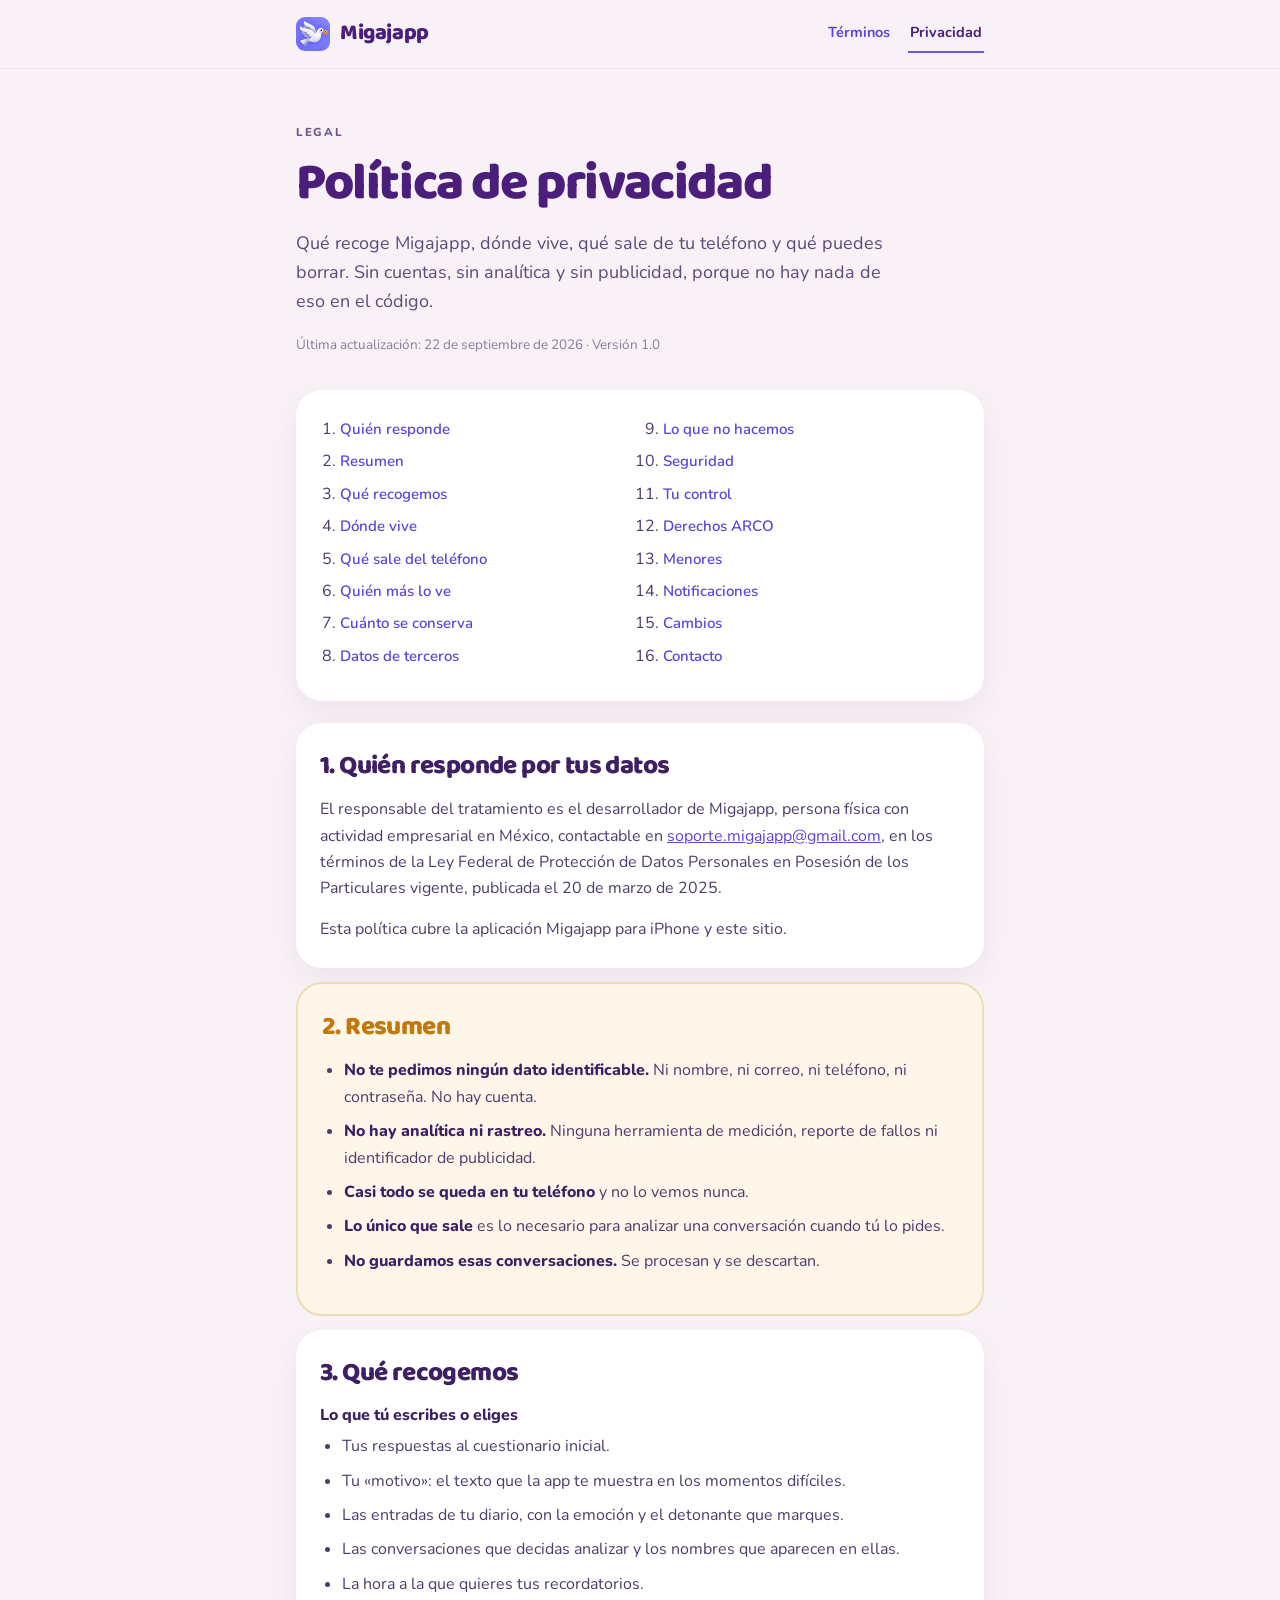
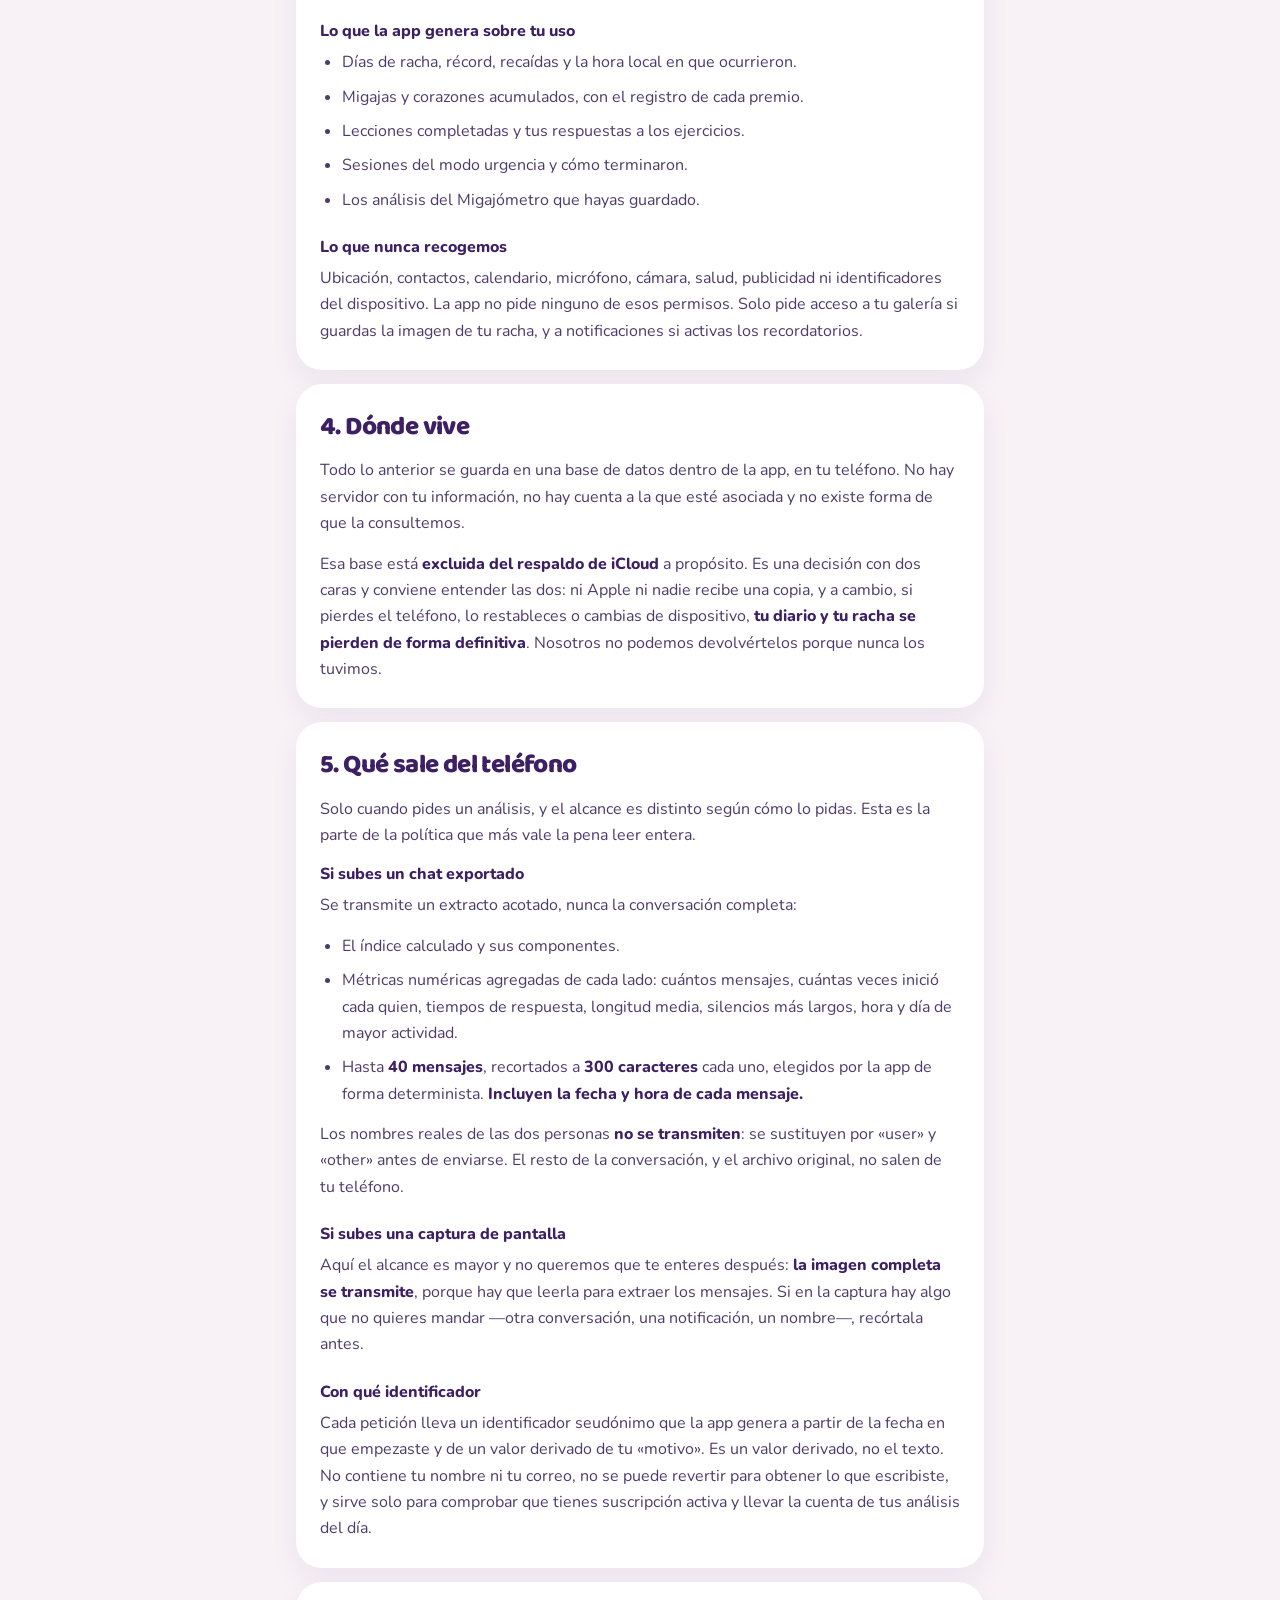
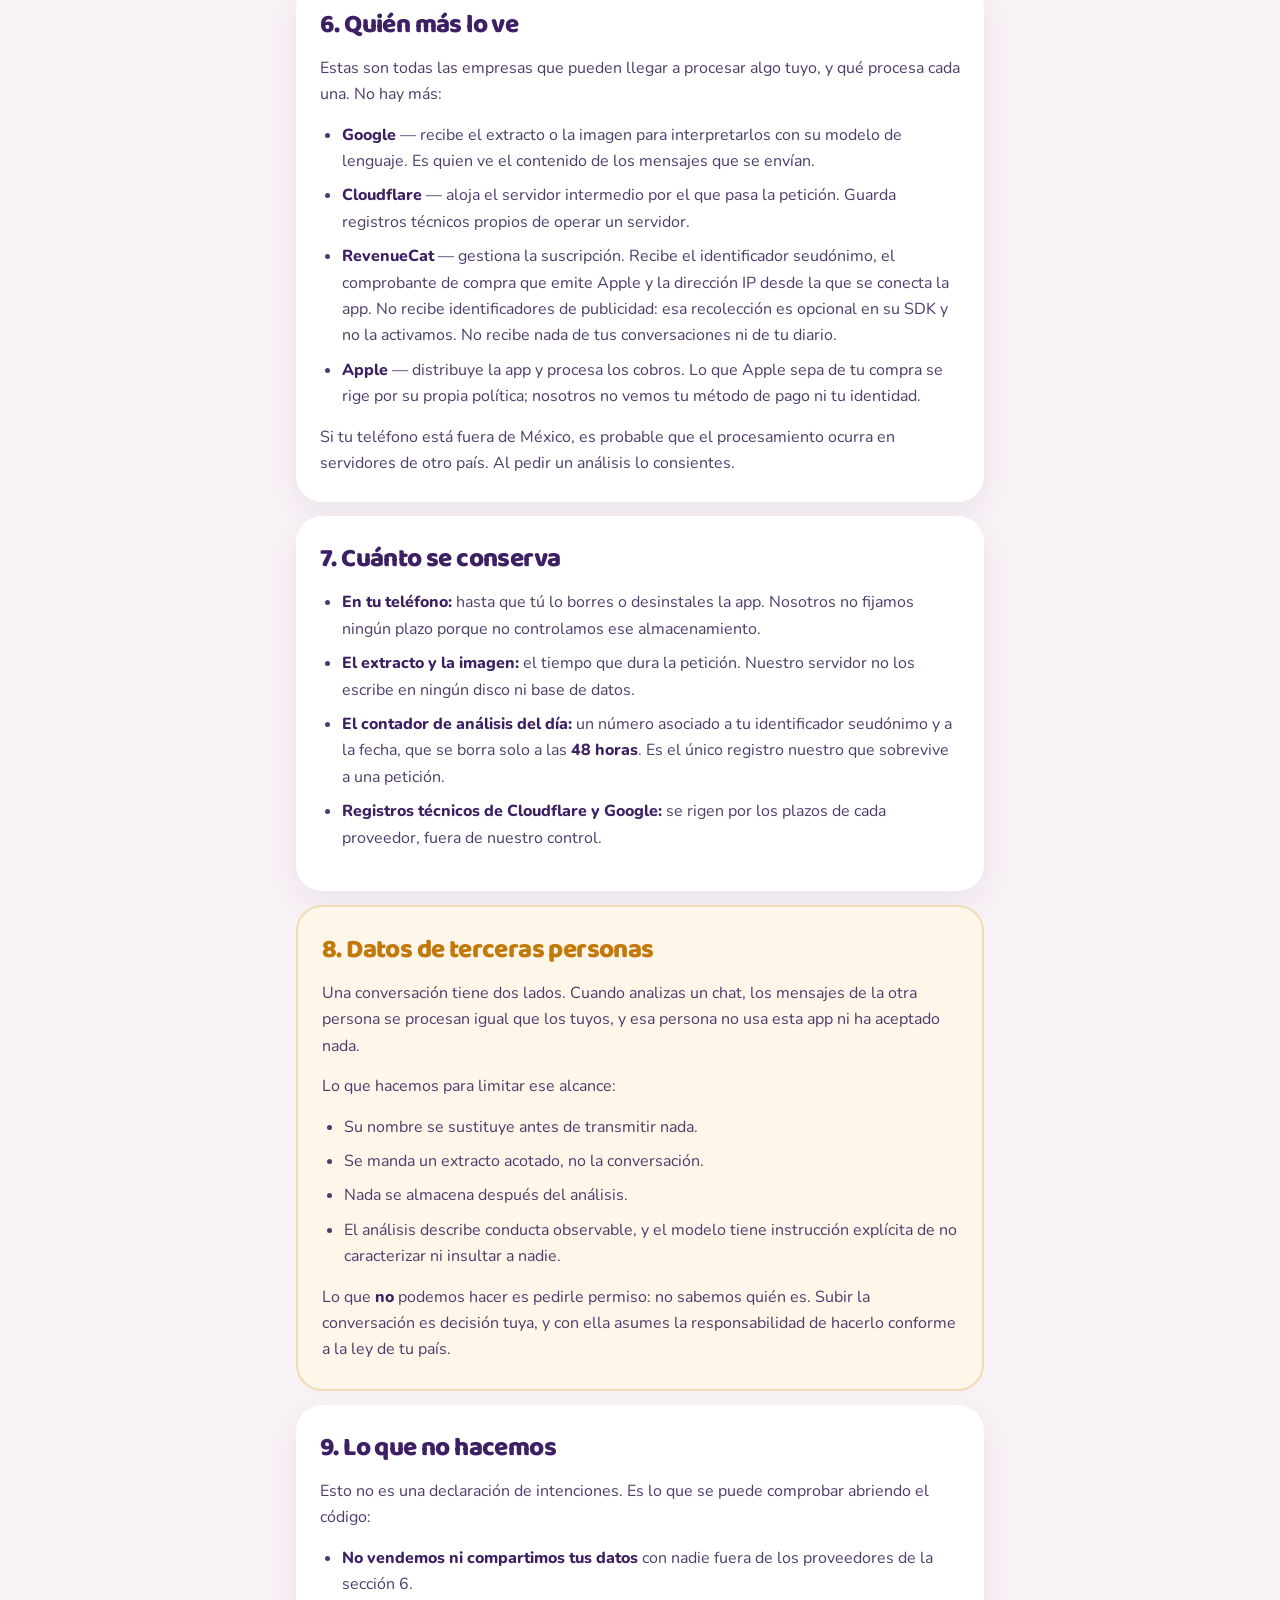
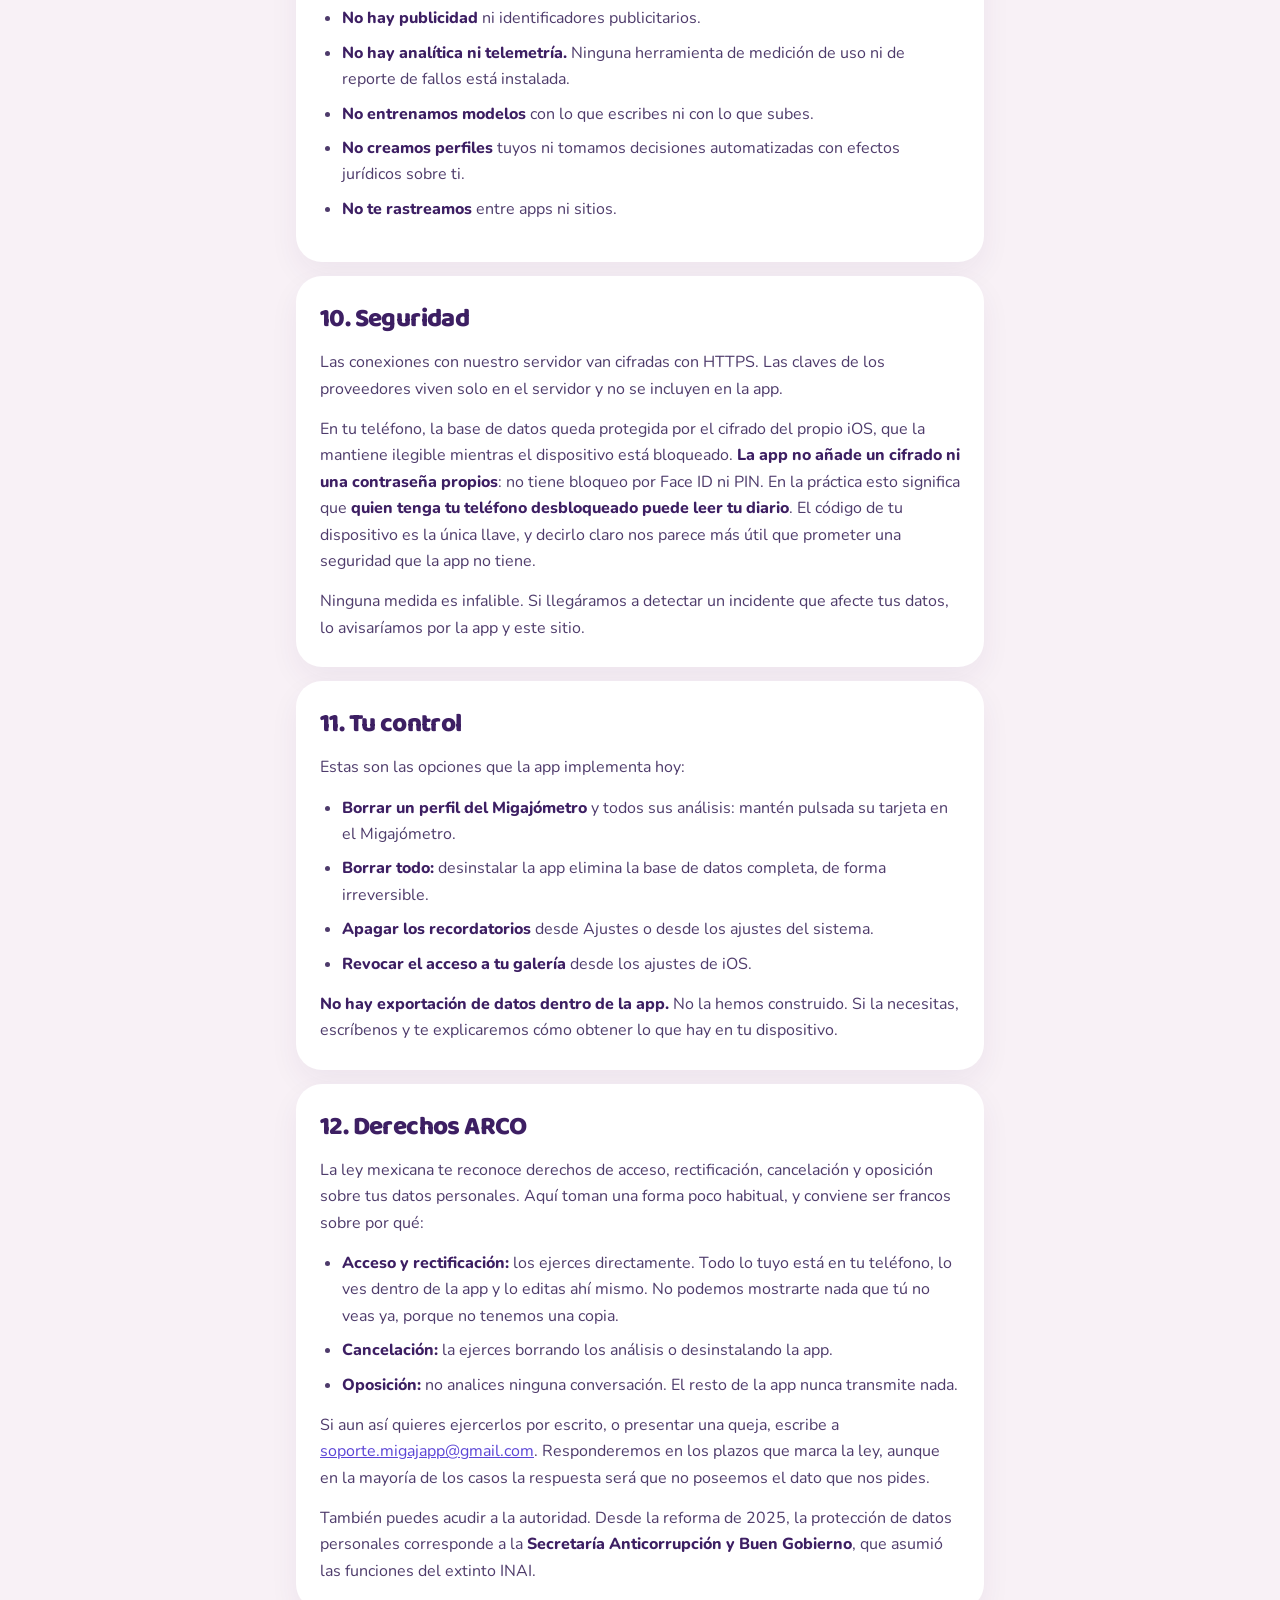
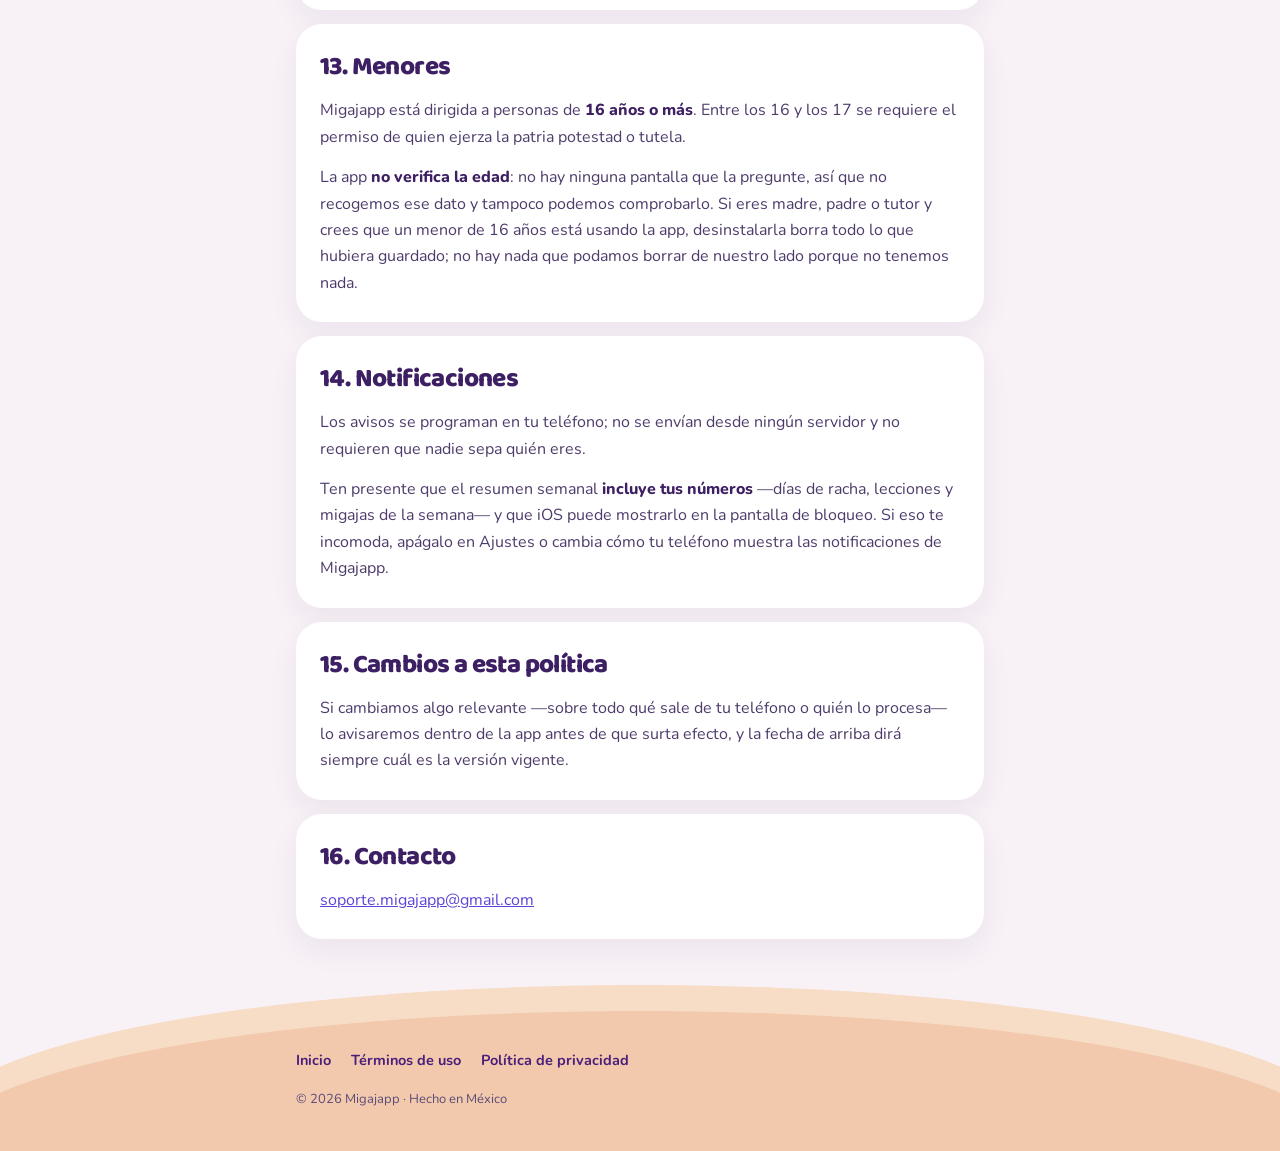
==== privacidad.html @ b7d255db "Páginas legales de Migajapp" ====
<!doctype html>
<html lang="es-MX">
<head>
<meta charset="utf-8">
<meta name="viewport" content="width=device-width, initial-scale=1">
<title>Política de privacidad · Migajapp</title>
<meta name="description" content="Qué datos recoge Migajapp, dónde viven, qué sale del teléfono y qué puedes borrar.">
<link rel="icon" href="icon.png">
<link rel="preconnect" href="https://fonts.googleapis.com">
<link rel="preconnect" href="https://fonts.gstatic.com" crossorigin>
<link href="https://fonts.googleapis.com/css2?family=Baloo+2:wght@700;800&family=Nunito:wght@400;600;700;800&display=swap" rel="stylesheet">
<link rel="stylesheet" href="styles.css">
</head>
<body>

<nav class="nav">
  <div class="wrap">
    <a class="brand" href="index.html">
      <img src="icon.png" alt="">
      <span>Migajapp</span>
    </a>
    <a class="link" href="terminos.html">Términos</a>
    <a class="link" href="privacidad.html" aria-current="page">Privacidad</a>
  </div>
</nav>

<main class="wrap">

  <header class="hero">
    <p class="eyebrow">Legal</p>
    <h1>Política de privacidad</h1>
    <p class="lead">
      Qué recoge Migajapp, dónde vive, qué sale de tu teléfono y qué puedes
      borrar. Sin cuentas, sin analítica y sin publicidad, porque no hay nada
      de eso en el código.
    </p>
    <p class="updated">
      Última actualización: 22 de septiembre de 2026 ·
      Versión 1.0
    </p>
  </header>

  <nav class="card toc" aria-label="Índice">
    <ol>
      <li><a href="#responsable">Quién responde</a></li>
      <li><a href="#resumen">Resumen</a></li>
      <li><a href="#que-recogemos">Qué recogemos</a></li>
      <li><a href="#donde-vive">Dónde vive</a></li>
      <li><a href="#que-sale">Qué sale del teléfono</a></li>
      <li><a href="#terceros">Quién más lo ve</a></li>
      <li><a href="#retencion">Cuánto se conserva</a></li>
      <li><a href="#terceras-personas">Datos de terceros</a></li>
      <li><a href="#no-hacemos">Lo que no hacemos</a></li>
      <li><a href="#seguridad">Seguridad</a></li>
      <li><a href="#control">Tu control</a></li>
      <li><a href="#derechos">Derechos ARCO</a></li>
      <li><a href="#menores">Menores</a></li>
      <li><a href="#notificaciones">Notificaciones</a></li>
      <li><a href="#cambios">Cambios</a></li>
      <li><a href="#contacto">Contacto</a></li>
    </ol>
  </nav>

  <section class="card">
    <h2 id="responsable">1. Quién responde por tus datos</h2>
    <p>
      El responsable del tratamiento es el desarrollador de Migajapp, persona
      física con actividad empresarial en México, contactable en <a href="mailto:soporte.migajapp@gmail.com">soporte.migajapp@gmail.com</a>, en los
      términos de la Ley Federal de Protección de Datos Personales en Posesión
      de los Particulares vigente, publicada el 20 de marzo de 2025.
    </p>
    <p>
      Esta política cubre la aplicación Migajapp para iPhone y este sitio.
    </p>
  </section>

  <section class="card gold">
    <h2 id="resumen">2. Resumen</h2>
    <ul>
      <li><strong>No te pedimos ningún dato identificable.</strong> Ni nombre, ni correo, ni teléfono, ni contraseña. No hay cuenta.</li>
      <li><strong>No hay analítica ni rastreo.</strong> Ninguna herramienta de medición, reporte de fallos ni identificador de publicidad.</li>
      <li><strong>Casi todo se queda en tu teléfono</strong> y no lo vemos nunca.</li>
      <li><strong>Lo único que sale</strong> es lo necesario para analizar una conversación cuando tú lo pides.</li>
      <li><strong>No guardamos esas conversaciones.</strong> Se procesan y se descartan.</li>
    </ul>
  </section>

  <section class="card">
    <h2 id="que-recogemos">3. Qué recogemos</h2>
    <h3>Lo que tú escribes o eliges</h3>
    <ul>
      <li>Tus respuestas al cuestionario inicial.</li>
      <li>Tu «motivo»: el texto que la app te muestra en los momentos difíciles.</li>
      <li>Las entradas de tu diario, con la emoción y el detonante que marques.</li>
      <li>Las conversaciones que decidas analizar y los nombres que aparecen en ellas.</li>
      <li>La hora a la que quieres tus recordatorios.</li>
    </ul>
    <h3>Lo que la app genera sobre tu uso</h3>
    <ul>
      <li>Días de racha, récord, recaídas y la hora local en que ocurrieron.</li>
      <li>Migajas y corazones acumulados, con el registro de cada premio.</li>
      <li>Lecciones completadas y tus respuestas a los ejercicios.</li>
      <li>Sesiones del modo urgencia y cómo terminaron.</li>
      <li>Los análisis del Migajómetro que hayas guardado.</li>
    </ul>
    <h3>Lo que nunca recogemos</h3>
    <p>
      Ubicación, contactos, calendario, micrófono, cámara, salud, publicidad ni
      identificadores del dispositivo. La app no pide ninguno de esos permisos.
      Solo pide acceso a tu galería si guardas la imagen de tu racha, y a
      notificaciones si activas los recordatorios.
    </p>
  </section>

  <section class="card">
    <h2 id="donde-vive">4. Dónde vive</h2>
    <p>
      Todo lo anterior se guarda en una base de datos dentro de la app, en tu
      teléfono. No hay servidor con tu información, no hay cuenta a la que esté
      asociada y no existe forma de que la consultemos.
    </p>
    <p>
      Esa base está <strong>excluida del respaldo de iCloud</strong> a
      propósito. Es una decisión con dos caras y conviene entender las dos: ni
      Apple ni nadie recibe una copia, y a cambio, si pierdes el teléfono, lo
      restableces o cambias de dispositivo,
      <strong>tu diario y tu racha se pierden de forma definitiva</strong>.
      Nosotros no podemos devolvértelos porque nunca los tuvimos.
    </p>
  </section>

  <section class="card">
    <h2 id="que-sale">5. Qué sale del teléfono</h2>
    <p>
      Solo cuando pides un análisis, y el alcance es distinto según cómo lo
      pidas. Esta es la parte de la política que más vale la pena leer entera.
    </p>

    <h3>Si subes un chat exportado</h3>
    <p>Se transmite un extracto acotado, nunca la conversación completa:</p>
    <ul>
      <li>El índice calculado y sus componentes.</li>
      <li>Métricas numéricas agregadas de cada lado: cuántos mensajes, cuántas veces inició cada quien, tiempos de respuesta, longitud media, silencios más largos, hora y día de mayor actividad.</li>
      <li>Hasta <strong>40 mensajes</strong>, recortados a <strong>300 caracteres</strong> cada uno, elegidos por la app de forma determinista. <strong>Incluyen la fecha y hora de cada mensaje.</strong></li>
    </ul>
    <p>
      Los nombres reales de las dos personas <strong>no se transmiten</strong>:
      se sustituyen por «user» y «other» antes de enviarse. El resto de la
      conversación, y el archivo original, no salen de tu teléfono.
    </p>

    <h3>Si subes una captura de pantalla</h3>
    <p>
      Aquí el alcance es mayor y no queremos que te enteres después:
      <strong>la imagen completa se transmite</strong>, porque hay que leerla
      para extraer los mensajes. Si en la captura hay algo que no quieres
      mandar —otra conversación, una notificación, un nombre—, recórtala antes.
    </p>

    <h3>Con qué identificador</h3>
    <p>
      Cada petición lleva un identificador seudónimo que la app genera a partir
      de la fecha en que empezaste y de un valor derivado de tu «motivo». Es un
      valor derivado, no el texto. No contiene tu nombre ni tu correo, no se
      puede revertir para obtener lo que escribiste, y sirve solo para
      comprobar que tienes suscripción activa y llevar la cuenta de tus
      análisis del día.
    </p>
  </section>

  <section class="card">
    <h2 id="terceros">6. Quién más lo ve</h2>
    <p>
      Estas son todas las empresas que pueden llegar a procesar algo tuyo, y
      qué procesa cada una. No hay más:
    </p>
    <ul>
      <li>
        <strong>Google</strong> — recibe el extracto o la imagen para
        interpretarlos con su modelo de lenguaje. Es quien ve el contenido de
        los mensajes que se envían.
      </li>
      <li>
        <strong>Cloudflare</strong> — aloja el servidor intermedio por el que
        pasa la petición. Guarda registros técnicos propios de operar un
        servidor.
      </li>
      <li>
        <strong>RevenueCat</strong> — gestiona la suscripción. Recibe el
        identificador seudónimo, el comprobante de compra que emite Apple y la
        dirección IP desde la que se conecta la app. No recibe identificadores
        de publicidad: esa recolección es opcional en su SDK y no la activamos.
        No recibe nada de tus conversaciones ni de tu diario.
      </li>
      <li>
        <strong>Apple</strong> — distribuye la app y procesa los cobros. Lo que
        Apple sepa de tu compra se rige por su propia política; nosotros no
        vemos tu método de pago ni tu identidad.
      </li>
    </ul>
    <p>
      Si tu teléfono está fuera de México, es probable que el procesamiento
      ocurra en servidores de otro país. Al pedir un análisis lo consientes.
    </p>
  </section>

  <section class="card">
    <h2 id="retencion">7. Cuánto se conserva</h2>
    <ul>
      <li>
        <strong>En tu teléfono:</strong> hasta que tú lo borres o desinstales
        la app. Nosotros no fijamos ningún plazo porque no controlamos ese
        almacenamiento.
      </li>
      <li>
        <strong>El extracto y la imagen:</strong> el tiempo que dura la
        petición. Nuestro servidor no los escribe en ningún disco ni base de
        datos.
      </li>
      <li>
        <strong>El contador de análisis del día:</strong> un número asociado a
        tu identificador seudónimo y a la fecha, que se borra solo a las
        <strong>48 horas</strong>. Es el único registro nuestro que sobrevive a
        una petición.
      </li>
      <li>
        <strong>Registros técnicos de Cloudflare y Google:</strong> se rigen
        por los plazos de cada proveedor, fuera de nuestro control.
      </li>
    </ul>
  </section>

  <section class="card gold">
    <h2 id="terceras-personas">8. Datos de terceras personas</h2>
    <p>
      Una conversación tiene dos lados. Cuando analizas un chat, los mensajes de
      la otra persona se procesan igual que los tuyos, y esa persona no usa esta
      app ni ha aceptado nada.
    </p>
    <p>Lo que hacemos para limitar ese alcance:</p>
    <ul>
      <li>Su nombre se sustituye antes de transmitir nada.</li>
      <li>Se manda un extracto acotado, no la conversación.</li>
      <li>Nada se almacena después del análisis.</li>
      <li>El análisis describe conducta observable, y el modelo tiene instrucción explícita de no caracterizar ni insultar a nadie.</li>
    </ul>
    <p>
      Lo que <strong>no</strong> podemos hacer es pedirle permiso: no sabemos
      quién es. Subir la conversación es decisión tuya, y con ella asumes la
      responsabilidad de hacerlo conforme a la ley de tu país.
    </p>
  </section>

  <section class="card">
    <h2 id="no-hacemos">9. Lo que no hacemos</h2>
    <p>
      Esto no es una declaración de intenciones. Es lo que se puede comprobar
      abriendo el código:
    </p>
    <ul>
      <li><strong>No vendemos ni compartimos tus datos</strong> con nadie fuera de los proveedores de la sección 6.</li>
      <li><strong>No hay publicidad</strong> ni identificadores publicitarios.</li>
      <li><strong>No hay analítica ni telemetría.</strong> Ninguna herramienta de medición de uso ni de reporte de fallos está instalada.</li>
      <li><strong>No entrenamos modelos</strong> con lo que escribes ni con lo que subes.</li>
      <li><strong>No creamos perfiles</strong> tuyos ni tomamos decisiones automatizadas con efectos jurídicos sobre ti.</li>
      <li><strong>No te rastreamos</strong> entre apps ni sitios.</li>
    </ul>
  </section>

  <section class="card">
    <h2 id="seguridad">10. Seguridad</h2>
    <p>
      Las conexiones con nuestro servidor van cifradas con HTTPS. Las claves de
      los proveedores viven solo en el servidor y no se incluyen en la app.
    </p>
    <p>
      En tu teléfono, la base de datos queda protegida por el cifrado del propio
      iOS, que la mantiene ilegible mientras el dispositivo está bloqueado.
      <strong>La app no añade un cifrado ni una contraseña propios</strong>: no
      tiene bloqueo por Face ID ni PIN. En la práctica esto significa que
      <strong>quien tenga tu teléfono desbloqueado puede leer tu diario</strong>.
      El código de tu dispositivo es la única llave, y decirlo claro nos parece
      más útil que prometer una seguridad que la app no tiene.
    </p>
    <p>
      Ninguna medida es infalible. Si llegáramos a detectar un incidente que
      afecte tus datos, lo avisaríamos por la app y este sitio.
    </p>
  </section>

  <section class="card">
    <h2 id="control">11. Tu control</h2>
    <p>Estas son las opciones que la app implementa hoy:</p>
    <ul>
      <li>
        <strong>Borrar un perfil del Migajómetro</strong> y todos sus análisis:
        mantén pulsada su tarjeta en el Migajómetro.
      </li>
      <li>
        <strong>Borrar todo:</strong> desinstalar la app elimina la base de
        datos completa, de forma irreversible.
      </li>
      <li>
        <strong>Apagar los recordatorios</strong> desde Ajustes o desde los
        ajustes del sistema.
      </li>
      <li>
        <strong>Revocar el acceso a tu galería</strong> desde los ajustes de
        iOS.
      </li>
    </ul>
    <p>
      <strong>No hay exportación de datos dentro de la app.</strong> No la
      hemos construido. Si la necesitas, escríbenos y te explicaremos cómo
      obtener lo que hay en tu dispositivo.
    </p>
  </section>

  <section class="card">
    <h2 id="derechos">12. Derechos ARCO</h2>
    <p>
      La ley mexicana te reconoce derechos de acceso, rectificación,
      cancelación y oposición sobre tus datos personales. Aquí toman una forma
      poco habitual, y conviene ser francos sobre por qué:
    </p>
    <ul>
      <li>
        <strong>Acceso y rectificación:</strong> los ejerces directamente. Todo
        lo tuyo está en tu teléfono, lo ves dentro de la app y lo editas ahí
        mismo. No podemos mostrarte nada que tú no veas ya, porque no tenemos
        una copia.
      </li>
      <li>
        <strong>Cancelación:</strong> la ejerces borrando los análisis o
        desinstalando la app.
      </li>
      <li>
        <strong>Oposición:</strong> no analices ninguna conversación. El resto
        de la app nunca transmite nada.
      </li>
    </ul>
    <p>
      Si aun así quieres ejercerlos por escrito, o presentar una queja, escribe
      a <a href="mailto:soporte.migajapp@gmail.com">soporte.migajapp@gmail.com</a>.
      Responderemos en los plazos que marca la ley, aunque en la mayoría de los
      casos la respuesta será que no poseemos el dato que nos pides.
    </p>
    <p>
      También puedes acudir a la autoridad. Desde la reforma de 2025, la
      protección de datos personales corresponde a la
      <strong>Secretaría Anticorrupción y Buen Gobierno</strong>, que asumió las
      funciones del extinto INAI.
    </p>
  </section>

  <section class="card">
    <h2 id="menores">13. Menores</h2>
    <p>
      Migajapp está dirigida a personas de <strong>16 años o más</strong>. Entre
      los 16 y los 17 se requiere el permiso de quien ejerza la patria potestad
      o tutela.
    </p>
    <p>
      La app <strong>no verifica la edad</strong>: no hay ninguna pantalla que
      la pregunte, así que no recogemos ese dato y tampoco podemos comprobarlo.
      Si eres madre, padre o tutor y crees que un menor de 16 años está usando
      la app, desinstalarla borra todo lo que hubiera guardado; no hay nada que
      podamos borrar de nuestro lado porque no tenemos nada.
    </p>
  </section>

  <section class="card">
    <h2 id="notificaciones">14. Notificaciones</h2>
    <p>
      Los avisos se programan en tu teléfono; no se envían desde ningún
      servidor y no requieren que nadie sepa quién eres.
    </p>
    <p>
      Ten presente que el resumen semanal
      <strong>incluye tus números</strong> —días de racha, lecciones y migajas
      de la semana— y que iOS puede mostrarlo en la pantalla de bloqueo. Si eso
      te incomoda, apágalo en Ajustes o cambia cómo tu teléfono muestra las
      notificaciones de Migajapp.
    </p>
  </section>

  <section class="card">
    <h2 id="cambios">15. Cambios a esta política</h2>
    <p>
      Si cambiamos algo relevante —sobre todo qué sale de tu teléfono o quién lo
      procesa— lo avisaremos dentro de la app antes de que surta efecto, y la
      fecha de arriba dirá siempre cuál es la versión vigente.
    </p>
  </section>

  <section class="card">
    <h2 id="contacto">16. Contacto</h2>
    <p>
      <a href="mailto:soporte.migajapp@gmail.com">soporte.migajapp@gmail.com</a>
    </p>
  </section>

</main>

<footer class="footer">
  <div class="wrap">
    <a href="index.html">Inicio</a>
    <a href="terminos.html">Términos de uso</a>
    <a href="privacidad.html">Política de privacidad</a>
    <p class="copy">© 2026 Migajapp · Hecho en México</p>
  </div>
</footer>

</body>
</html>
---- styles.css ----
/*
 * Migajapp on the web.
 *
 * The palette and type are the app's, copied from src/theme/tokens.ts so the
 * two surfaces read as one product: Baloo 2 for display, Nunito for body,
 * purple for anything you act on, gold for value, orange for urgency.
 *
 * Line heights are generous on purpose. Baloo 2 also carries Devanagari and
 * declares a line box a third taller than its Latin letters use; browsers do
 * not clip the way iOS does, but the same numbers keep both surfaces matched.
 */

:root {
  --bg: #f8f1f6;
  --card: #ffffff;
  --wave-1: #f7dcc6;
  --wave-2: #f2c9ac;

  --purple: #6c56e0;
  --purple-deep: #4a34b8;
  --purple-text: #5b45d6;

  --ink: #3d1f63;
  --ink-strong: #4a1e7a;
  --text: #4e3b6b;
  --text-soft: #5b4b78;
  --eyebrow: #6f5490;
  --faint: #8b7c9c;

  --lavender: #f3efff;
  --border: #f0e3f2;
  --divider: #f2eaf4;

  --gold: #f2b33d;
  --gold-title: #c2790b;
  --gold-soft: #fdf6e9;
  --gold-border: #f0dcb4;

  --orange: #e2703a;
  --orange-ink: #9c4413;
  --orange-soft: #fbeae0;

  --display: 'Baloo 2', system-ui, sans-serif;
  --body: 'Nunito', system-ui, sans-serif;

  --radius: 26px;
  --gutter: 16px;
  --max: 720px;
}

*,
*::before,
*::after { box-sizing: border-box; }

html { -webkit-text-size-adjust: 100%; }

body {
  margin: 0;
  background: var(--bg);
  color: var(--text);
  font-family: var(--body);
  font-size: 16px;
  line-height: 1.65;
  overflow-x: hidden;
}

.wrap {
  max-width: var(--max);
  margin: 0 auto;
  padding: 0 var(--gutter);
}

/* ------------------------------------------------------------------ nav */

.nav {
  position: sticky;
  top: 0;
  z-index: 10;
  background: rgba(248, 241, 246, 0.92);
  backdrop-filter: blur(10px);
  border-bottom: 1px solid var(--border);
}

.nav .wrap {
  display: flex;
  align-items: center;
  gap: 16px;
  min-height: 68px;
  flex-wrap: wrap;
}

.brand {
  display: flex;
  align-items: center;
  gap: 10px;
  margin-right: auto;
  text-decoration: none;
}

.brand img {
  width: 34px;
  height: 34px;
  border-radius: 9px;
  display: block;
}

.brand span {
  font-family: var(--display);
  font-weight: 800;
  font-size: 22px;
  line-height: 1.6;
  color: var(--ink-strong);
  letter-spacing: -0.4px;
}

.nav a.link {
  font-weight: 700;
  font-size: 14.5px;
  color: var(--purple-text);
  text-decoration: none;
  padding: 6px 2px;
  border-bottom: 2px solid transparent;
}

.nav a.link:hover,
.nav a.link:focus-visible { border-bottom-color: var(--purple); }

.nav a.link[aria-current='page'] {
  color: var(--ink-strong);
  border-bottom-color: var(--purple);
}

/* ---------------------------------------------------------------- hero */

.hero { padding: 54px 0 34px; }

.eyebrow {
  font-family: var(--body);
  font-weight: 800;
  font-size: 11.5px;
  letter-spacing: 1.7px;
  text-transform: uppercase;
  color: var(--eyebrow);
  margin: 0 0 10px;
}

h1 {
  font-family: var(--display);
  font-weight: 800;
  font-size: clamp(34px, 7vw, 52px);
  line-height: 1.22;
  letter-spacing: -1.4px;
  color: var(--ink-strong);
  margin: 0 0 14px;
}

.lead {
  font-size: 18px;
  line-height: 1.6;
  color: var(--text-soft);
  margin: 0 0 8px;
  max-width: 54ch;
}

.updated {
  font-size: 13.5px;
  color: var(--faint);
  margin: 18px 0 0;
}

/* --------------------------------------------------------------- cards */

.card {
  background: var(--card);
  border-radius: var(--radius);
  padding: 26px 24px;
  margin: 0 0 14px;
  box-shadow: 0 12px 30px rgba(61, 31, 99, 0.06);
}

.card.gold {
  background: var(--gold-soft);
  border: 2px solid var(--gold-border);
  box-shadow: none;
}

.card.orange {
  background: var(--orange-soft);
  border: 2px solid var(--orange);
  box-shadow: none;
}

.card.orange h2,
.card.orange h3 { color: var(--orange-ink); }

.card.gold h2 { color: var(--gold-title); }

/* ---------------------------------------------------------- typography */

h2 {
  font-family: var(--display);
  font-weight: 800;
  font-size: 26px;
  line-height: 1.35;
  letter-spacing: -0.6px;
  color: var(--ink);
  margin: 0 0 12px;
  scroll-margin-top: 84px;
}

h3 {
  font-family: var(--body);
  font-weight: 800;
  font-size: 16px;
  line-height: 1.5;
  color: var(--ink);
  margin: 22px 0 6px;
}

h3:first-of-type { margin-top: 0; }

p { margin: 0 0 14px; }
p:last-child { margin-bottom: 0; }

ul, ol {
  margin: 0 0 14px;
  padding-left: 22px;
}

li { margin-bottom: 8px; }
li:last-child { margin-bottom: 0; }

strong { color: var(--ink); font-weight: 800; }

a { color: var(--purple-text); }
a:hover { color: var(--purple-deep); }

code {
  font-family: ui-monospace, SFMono-Regular, Menlo, monospace;
  font-size: 0.9em;
  background: var(--lavender);
  padding: 1px 6px;
  border-radius: 6px;
  color: var(--purple-deep);
}

/* Anything still to be confirmed by a lawyer, visible at a glance. */
.todo {
  background: #fff3cd;
  border-bottom: 2px solid var(--gold);
  padding: 0 5px;
  border-radius: 4px;
  font-weight: 700;
  color: #6b4a06;
}

/* --------------------------------------------------------------- index */

.toc { margin: 0 0 22px; }

.toc ol {
  columns: 2;
  column-gap: 26px;
  padding-left: 20px;
  margin: 0;
}

.toc li { break-inside: avoid; margin-bottom: 6px; }

.toc a {
  text-decoration: none;
  font-weight: 600;
  font-size: 15px;
}

.toc a:hover { text-decoration: underline; }

@media (max-width: 560px) {
  .toc ol { columns: 1; }
}

/* ------------------------------------------------------------- landing */

.pills {
  display: flex;
  flex-wrap: wrap;
  gap: 10px;
  margin: 22px 0 0;
}

.pill {
  display: inline-flex;
  align-items: center;
  gap: 8px;
  background: linear-gradient(180deg, #fcefc8, #f6dca0);
  border: 3px solid #c9922b;
  border-radius: 999px;
  padding: 7px 16px;
  font-family: var(--display);
  font-weight: 800;
  font-size: 16px;
  line-height: 1.6;
  color: #5b3a1e;
}

.features {
  display: grid;
  gap: 14px;
  grid-template-columns: repeat(auto-fit, minmax(230px, 1fr));
  margin: 0 0 14px;
}

.features .card { margin: 0; }

.features h3 { margin-top: 0; }

/* -------------------------------------------------------------- footer */

.footer {
  position: relative;
  margin-top: 46px;
  padding: 64px 0 34px;
}

/* The two peach bands from the bottom of every screen in the app. */
.footer::before,
.footer::after {
  content: '';
  position: absolute;
  left: -5vw;
  right: -5vw;
  height: 140px;
  top: 0;
  border-radius: 50% 50% 0 0 / 100% 100% 0 0;
  z-index: -1;
}

.footer::before { background: var(--wave-1); top: 0; }
.footer::after { background: var(--wave-2); top: 26px; }

.footer .wrap {
  position: relative;
  display: flex;
  flex-wrap: wrap;
  align-items: center;
  gap: 8px 20px;
}

.footer a {
  font-weight: 700;
  font-size: 14.5px;
  color: var(--ink-strong);
  text-decoration: none;
  border-bottom: 2px solid transparent;
}

.footer a:hover { border-bottom-color: var(--ink-strong); }

.footer .copy {
  width: 100%;
  font-size: 13px;
  color: var(--text-soft);
  margin: 6px 0 0;
}

@media (max-width: 480px) {
  .nav .wrap { min-height: 60px; gap: 12px; }
  .brand span { font-size: 19px; }
  .nav a.link { font-size: 13.5px; }
  .card { padding: 22px 18px; }
  h2 { font-size: 23px; }
}
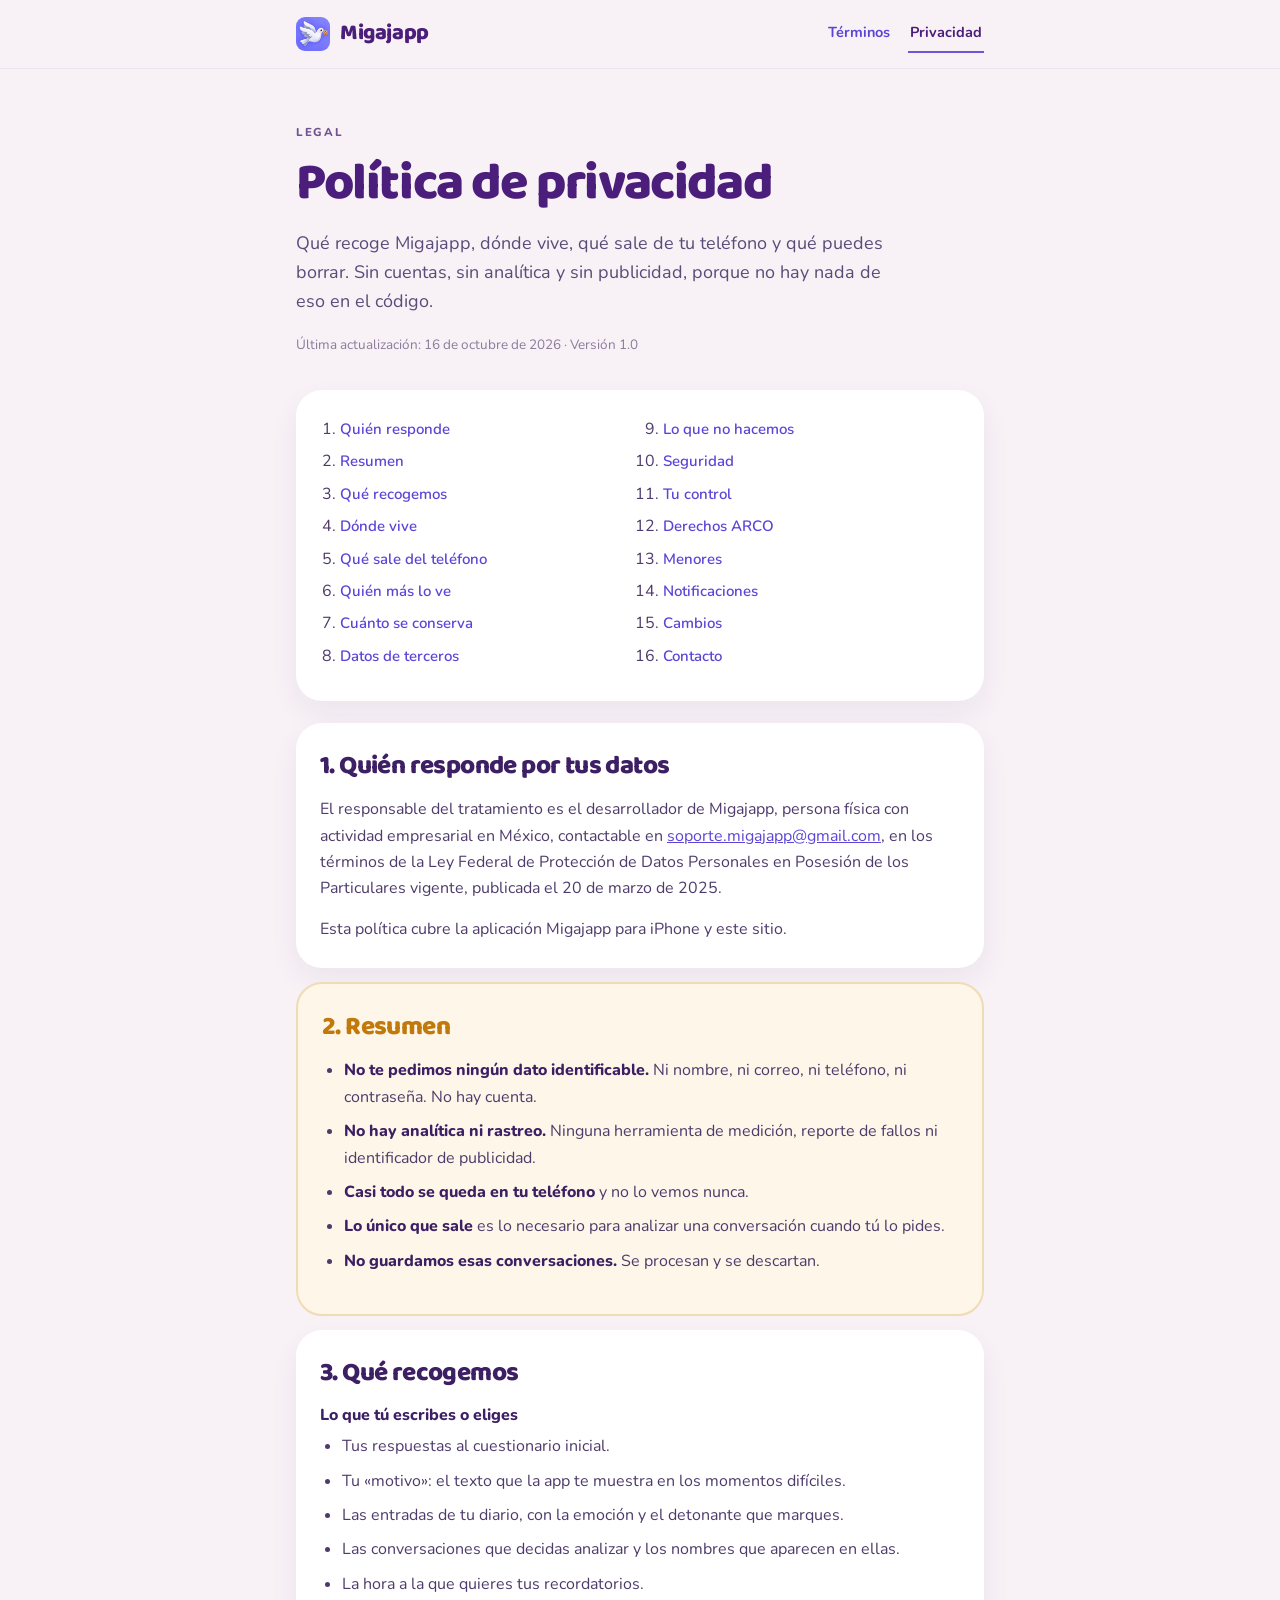
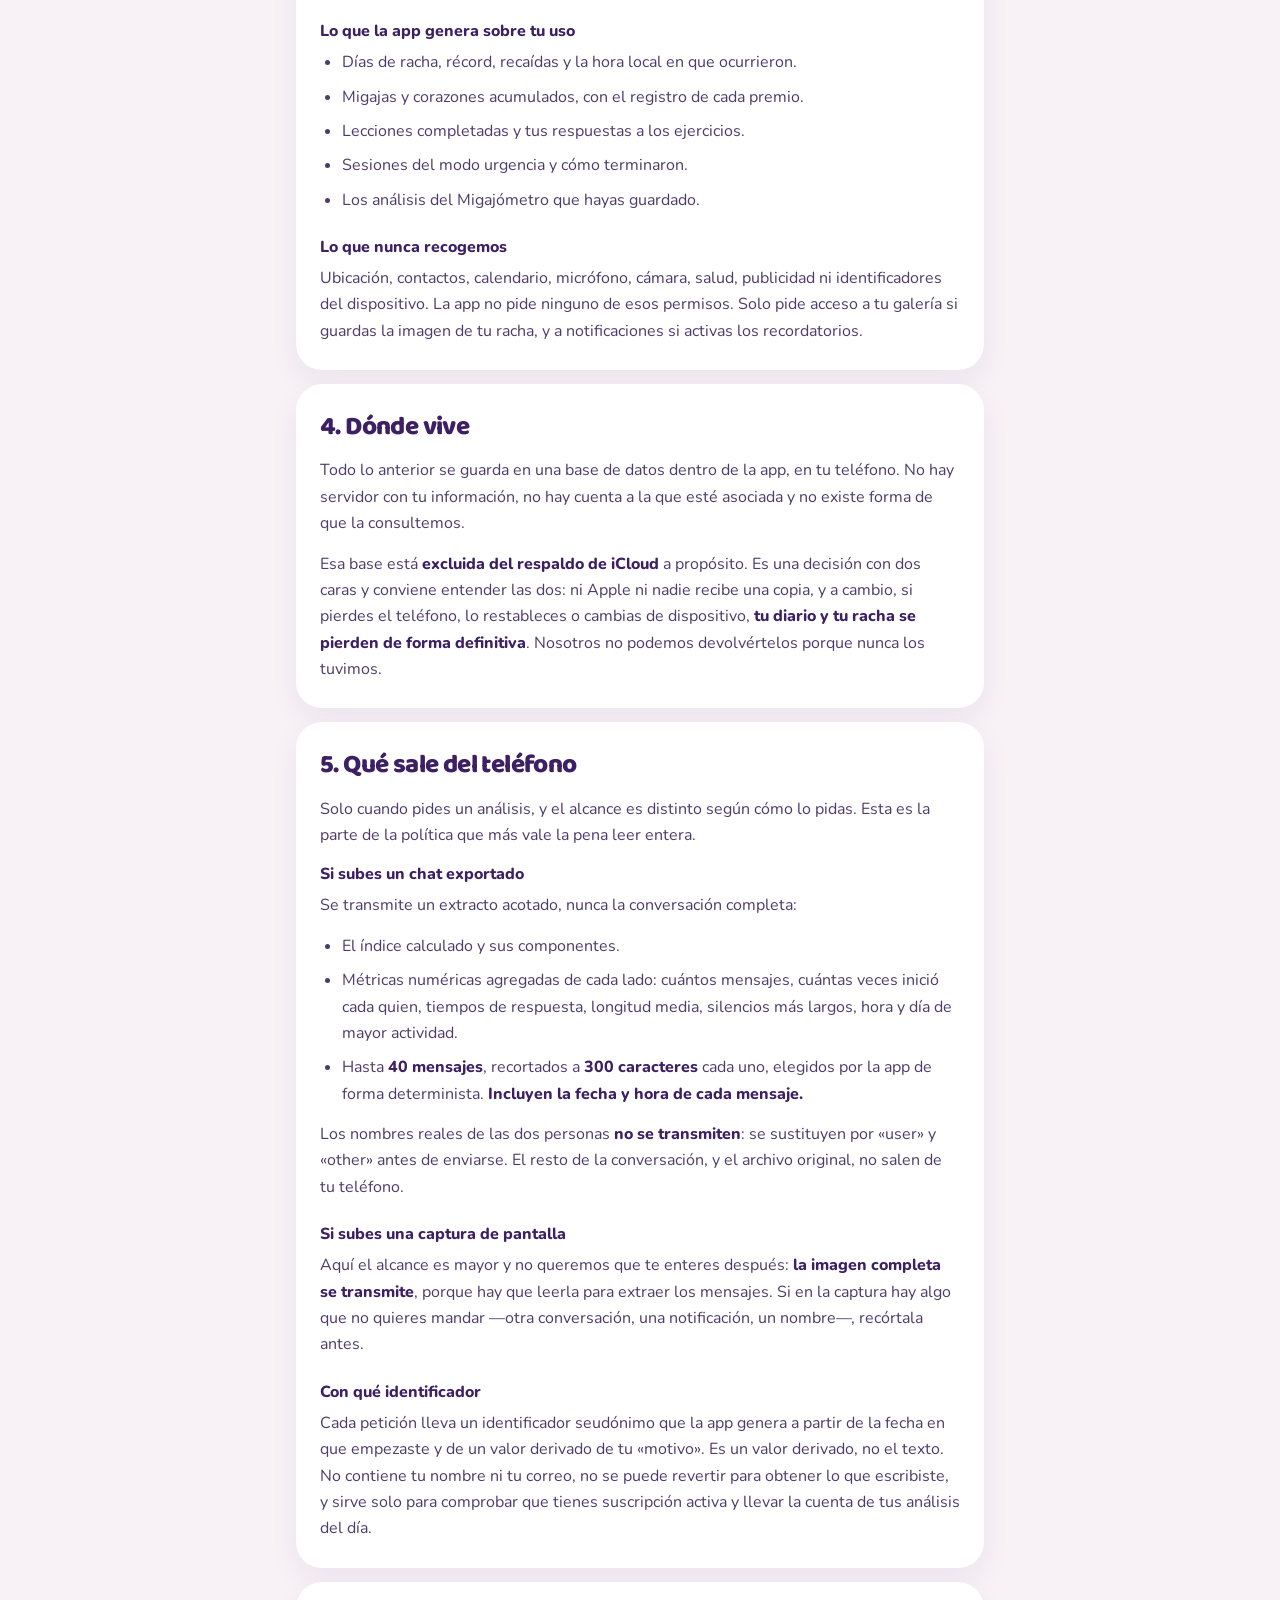
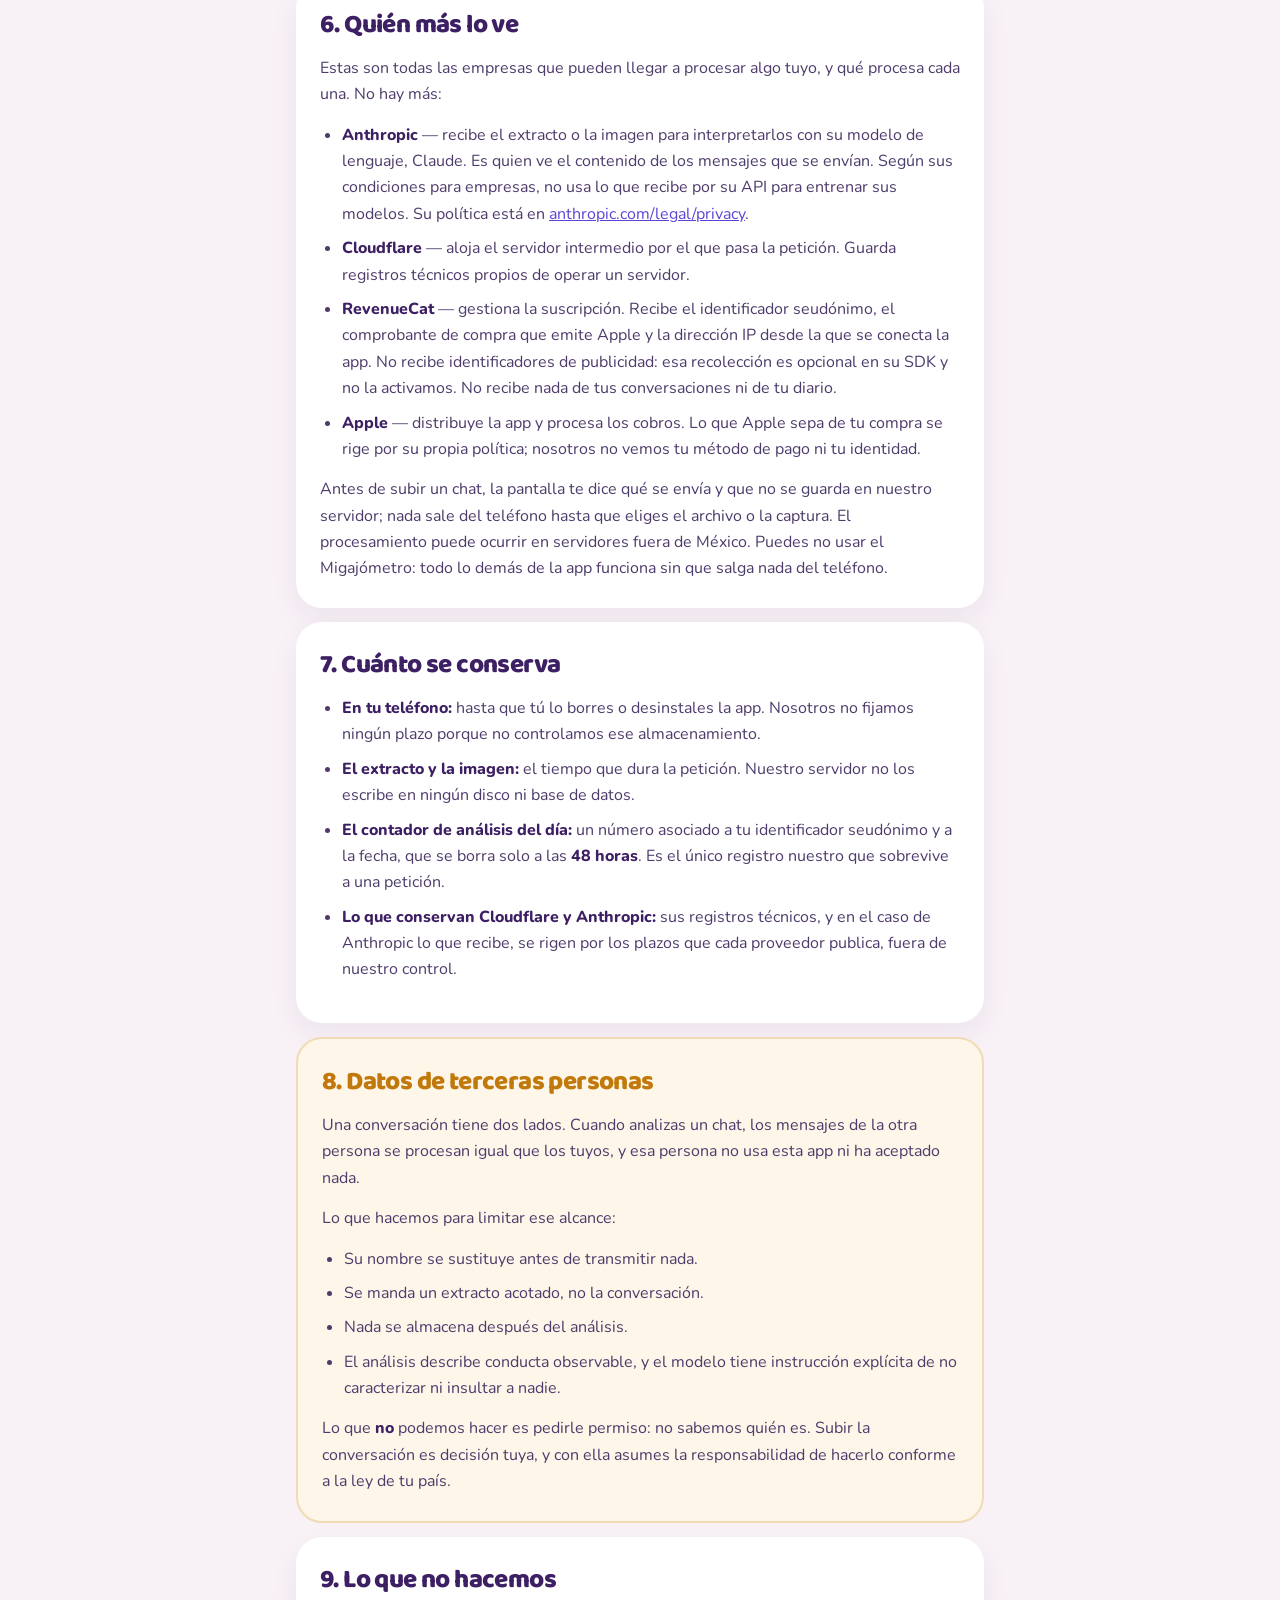
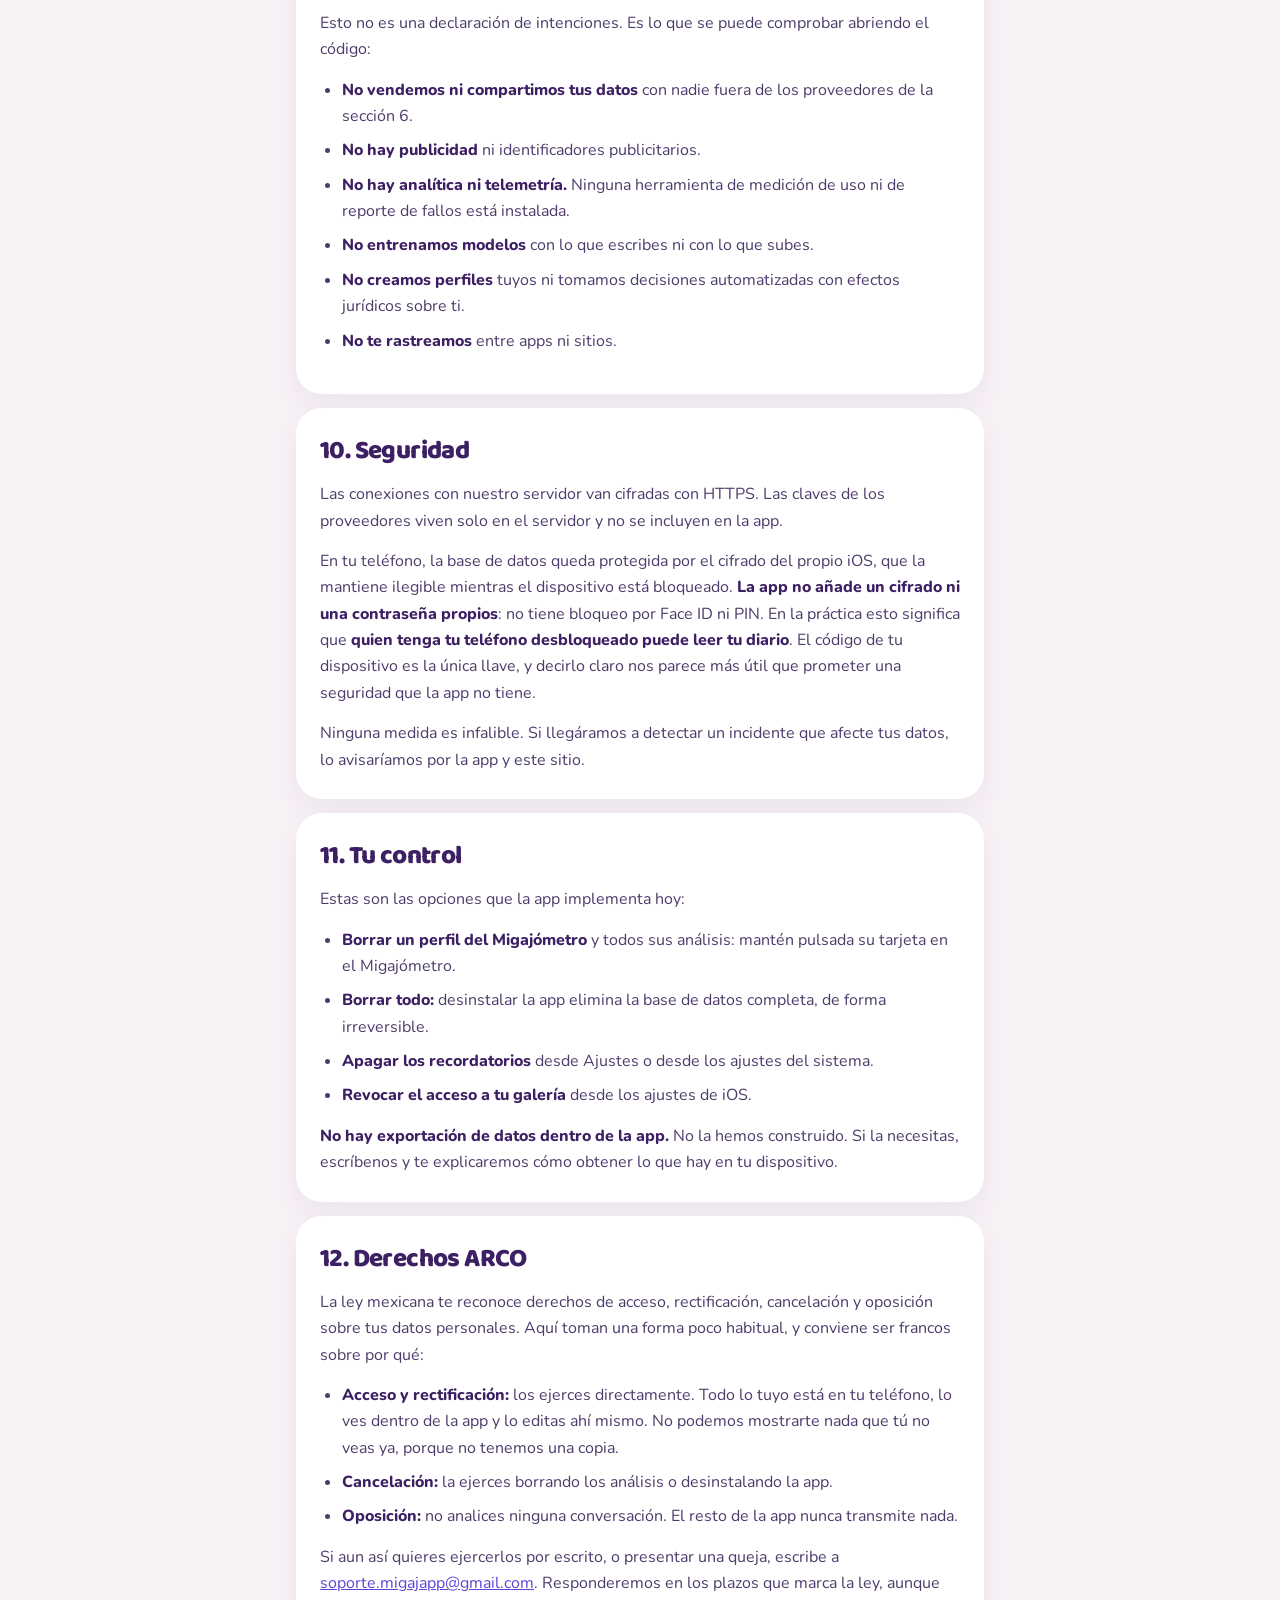
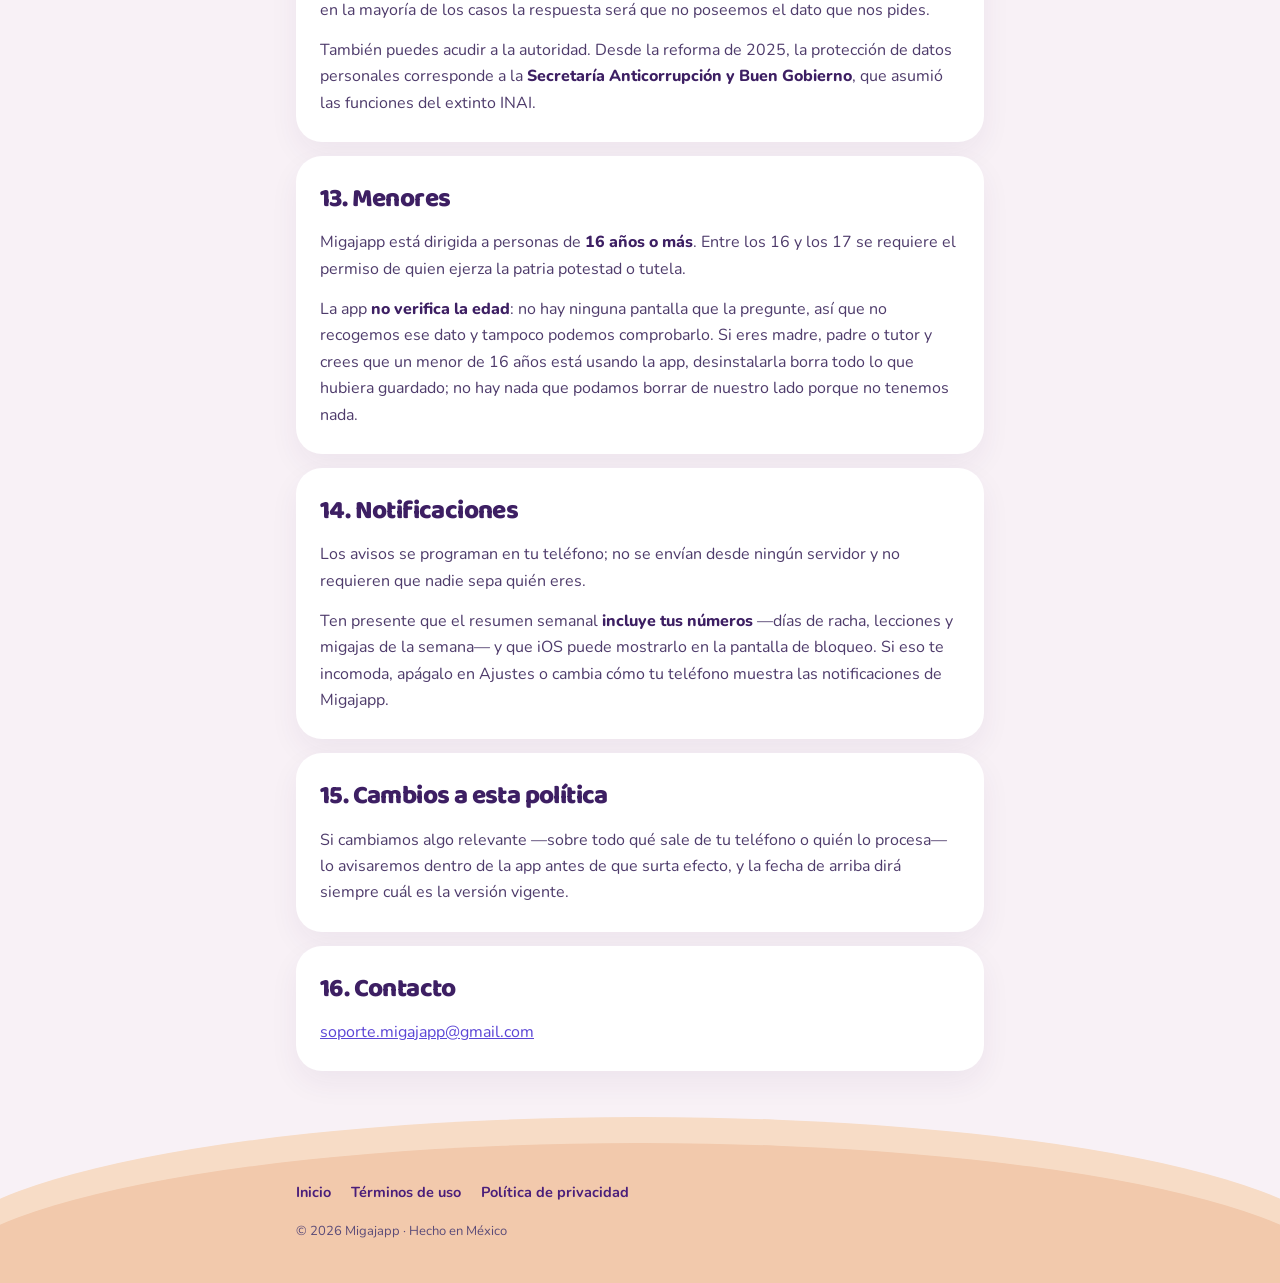
==== commit bff938b1: "Anthropic en lugar de Google, cinco análisis al día, sin alerta de consentimiento" ====
--- a/privacidad.html
+++ b/privacidad.html
@@ -35,7 +35,7 @@
       de eso en el código.
     </p>
     <p class="updated">
-      Última actualización: 22 de septiembre de 2026 ·
+      Última actualización: 16 de octubre de 2026 ·
       Versión 1.0
     </p>
   </header>
@@ -176,9 +176,12 @@
     </p>
     <ul>
       <li>
-        <strong>Google</strong> — recibe el extracto o la imagen para
-        interpretarlos con su modelo de lenguaje. Es quien ve el contenido de
-        los mensajes que se envían.
+        <strong>Anthropic</strong> — recibe el extracto o la imagen para
+        interpretarlos con su modelo de lenguaje, Claude. Es quien ve el
+        contenido de los mensajes que se envían. Según sus condiciones para
+        empresas, no usa lo que recibe por su API para entrenar sus modelos.
+        Su política está en
+        <a href="https://www.anthropic.com/legal/privacy">anthropic.com/legal/privacy</a>.
       </li>
       <li>
         <strong>Cloudflare</strong> — aloja el servidor intermedio por el que
@@ -199,8 +202,12 @@
       </li>
     </ul>
     <p>
-      Si tu teléfono está fuera de México, es probable que el procesamiento
-      ocurra en servidores de otro país. Al pedir un análisis lo consientes.
+      Antes de subir un chat, la pantalla te dice qué se envía y que no se
+      guarda en nuestro servidor; nada sale del teléfono hasta que eliges el
+      archivo o la captura. El procesamiento puede ocurrir en servidores
+      fuera de México.
+      Puedes no usar el Migajómetro: todo lo demás de la app funciona sin
+      que salga nada del teléfono.
     </p>
   </section>
 
@@ -224,8 +231,9 @@
         una petición.
       </li>
       <li>
-        <strong>Registros técnicos de Cloudflare y Google:</strong> se rigen
-        por los plazos de cada proveedor, fuera de nuestro control.
+        <strong>Lo que conservan Cloudflare y Anthropic:</strong> sus registros
+        técnicos, y en el caso de Anthropic lo que recibe, se rigen por los
+        plazos que cada proveedor publica, fuera de nuestro control.
       </li>
     </ul>
   </section>
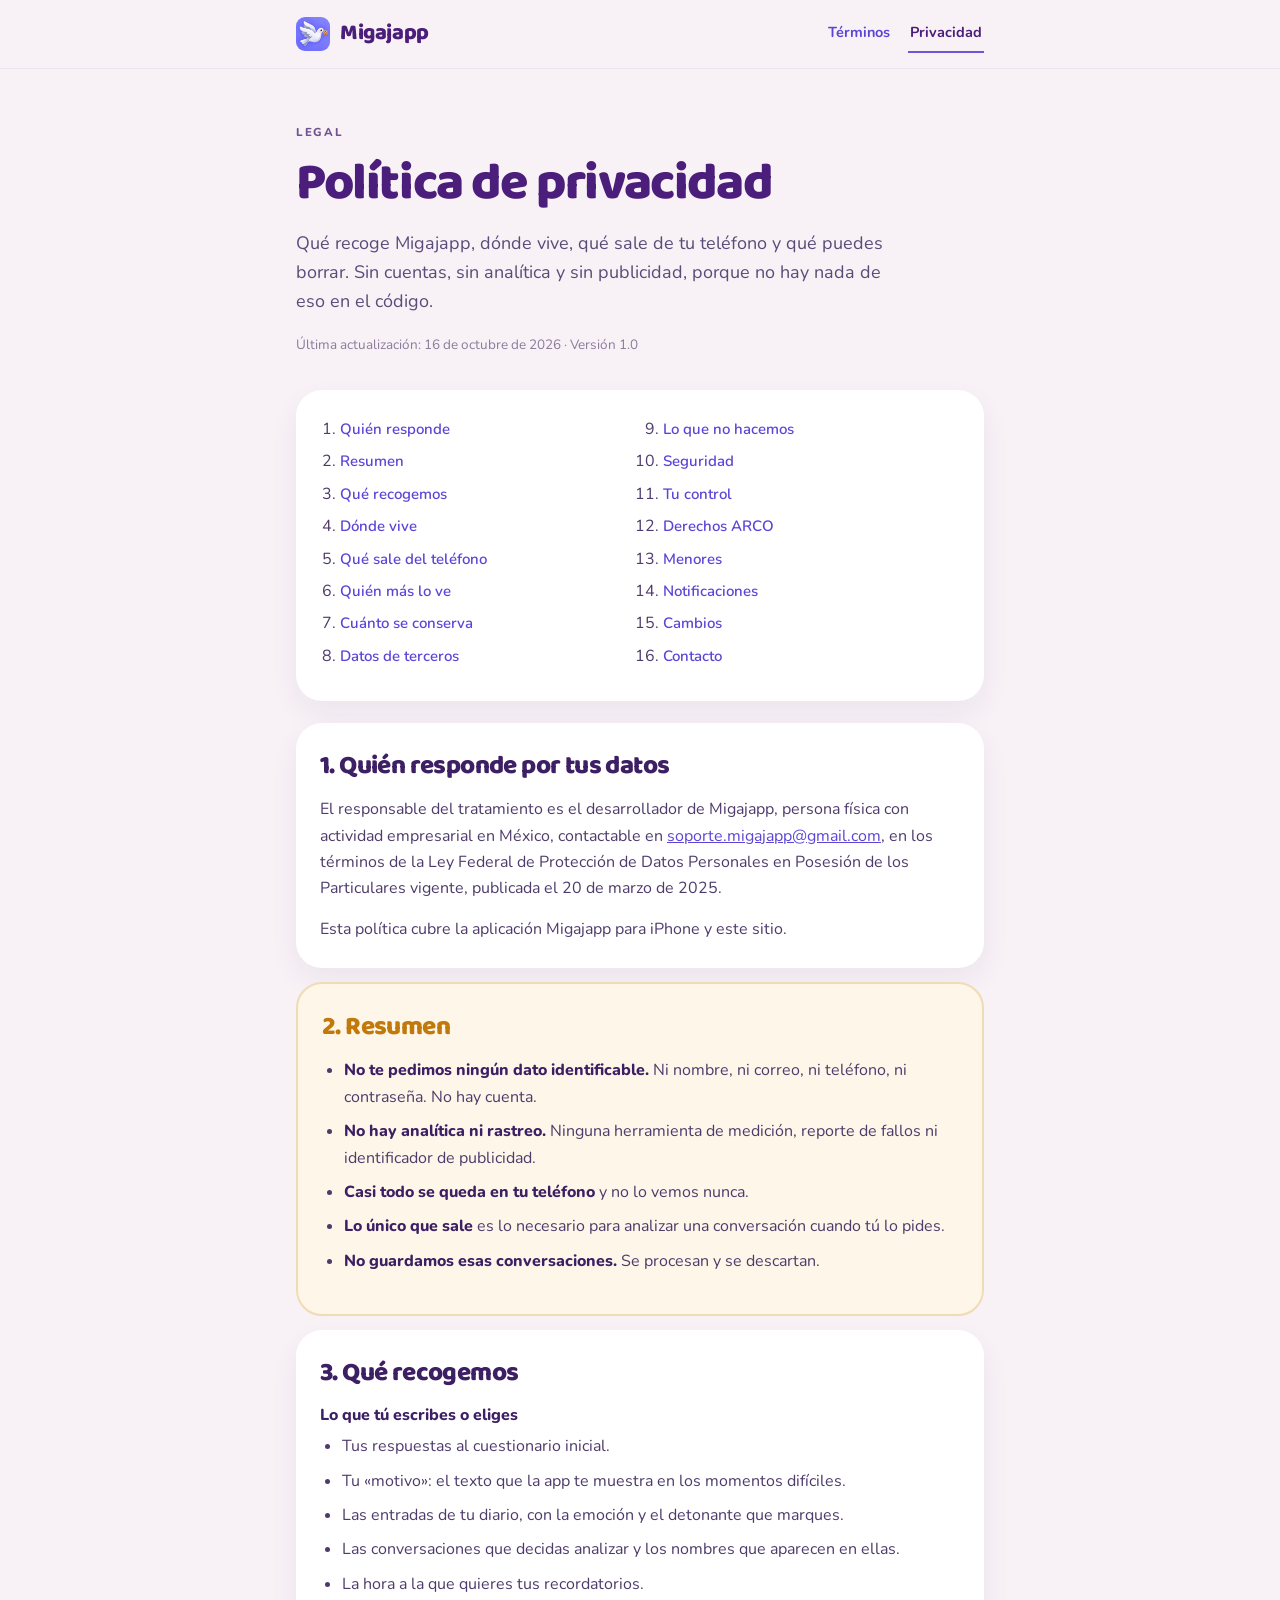
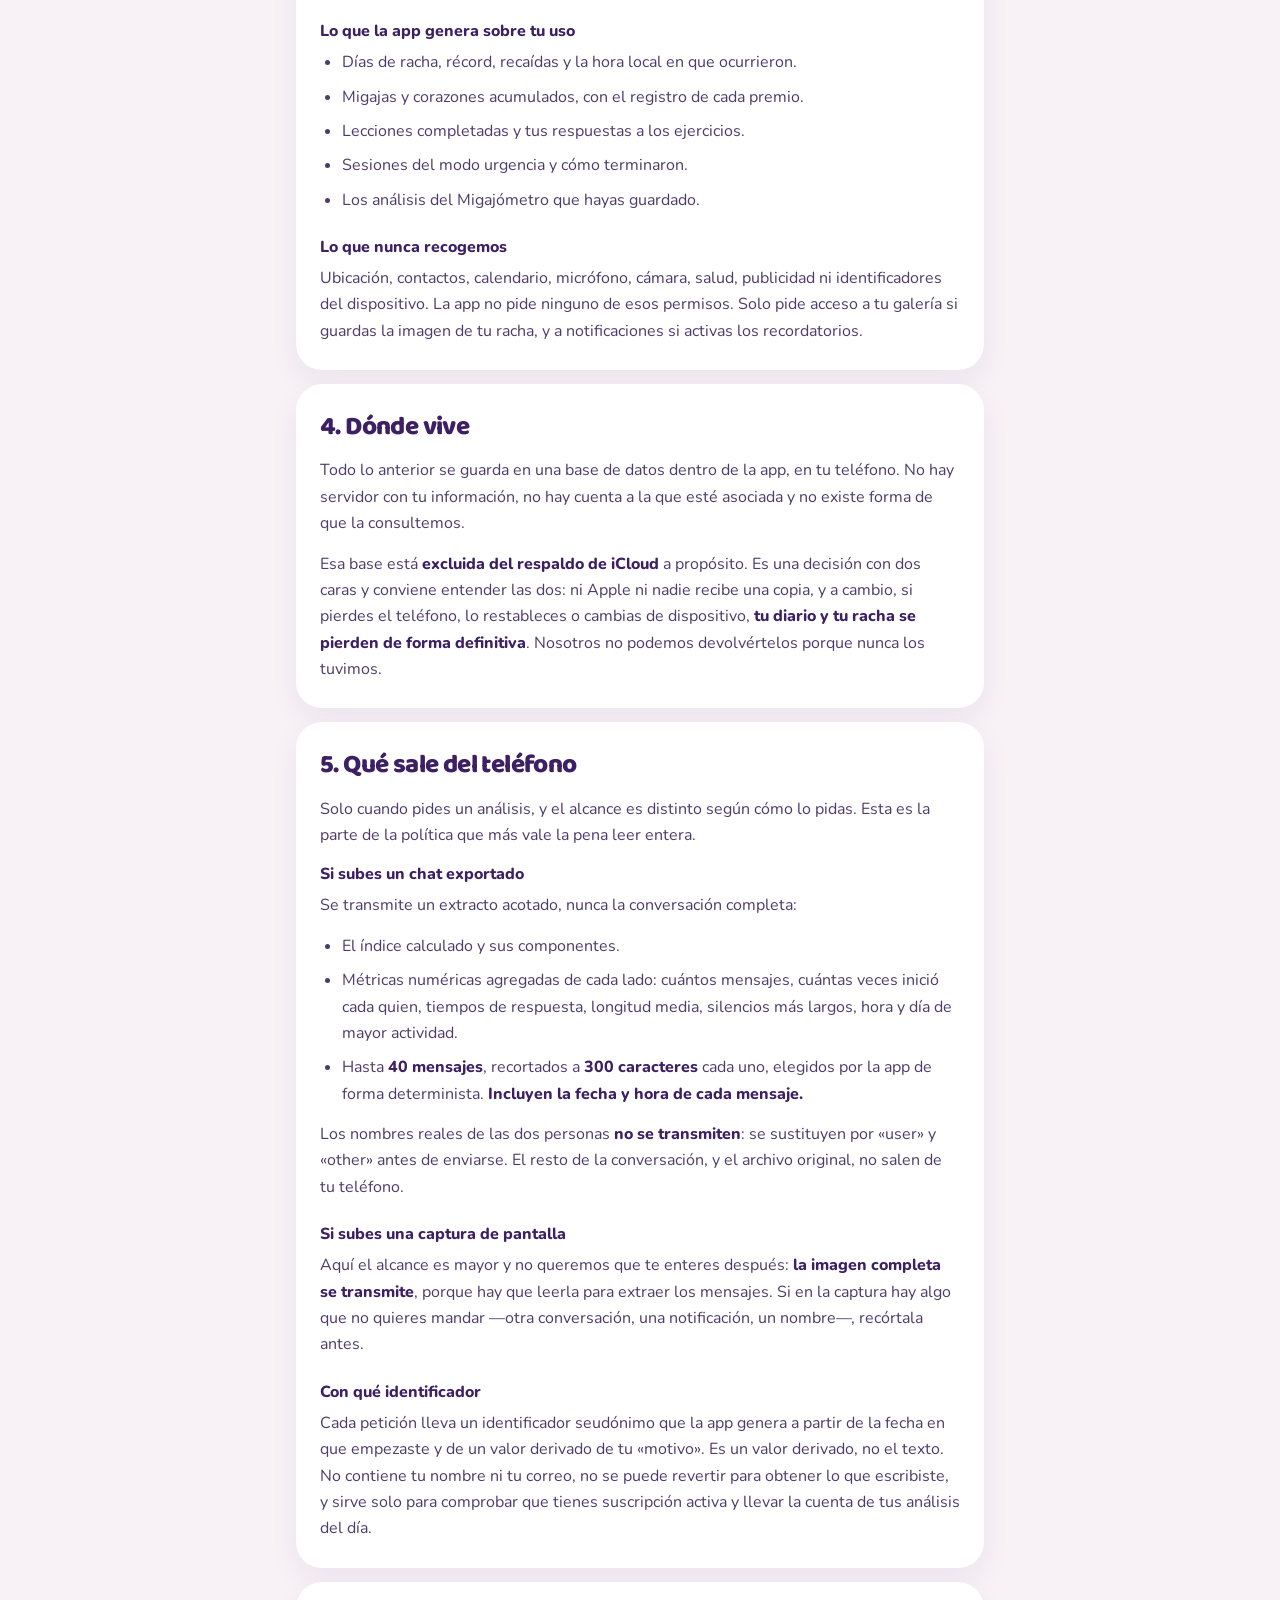
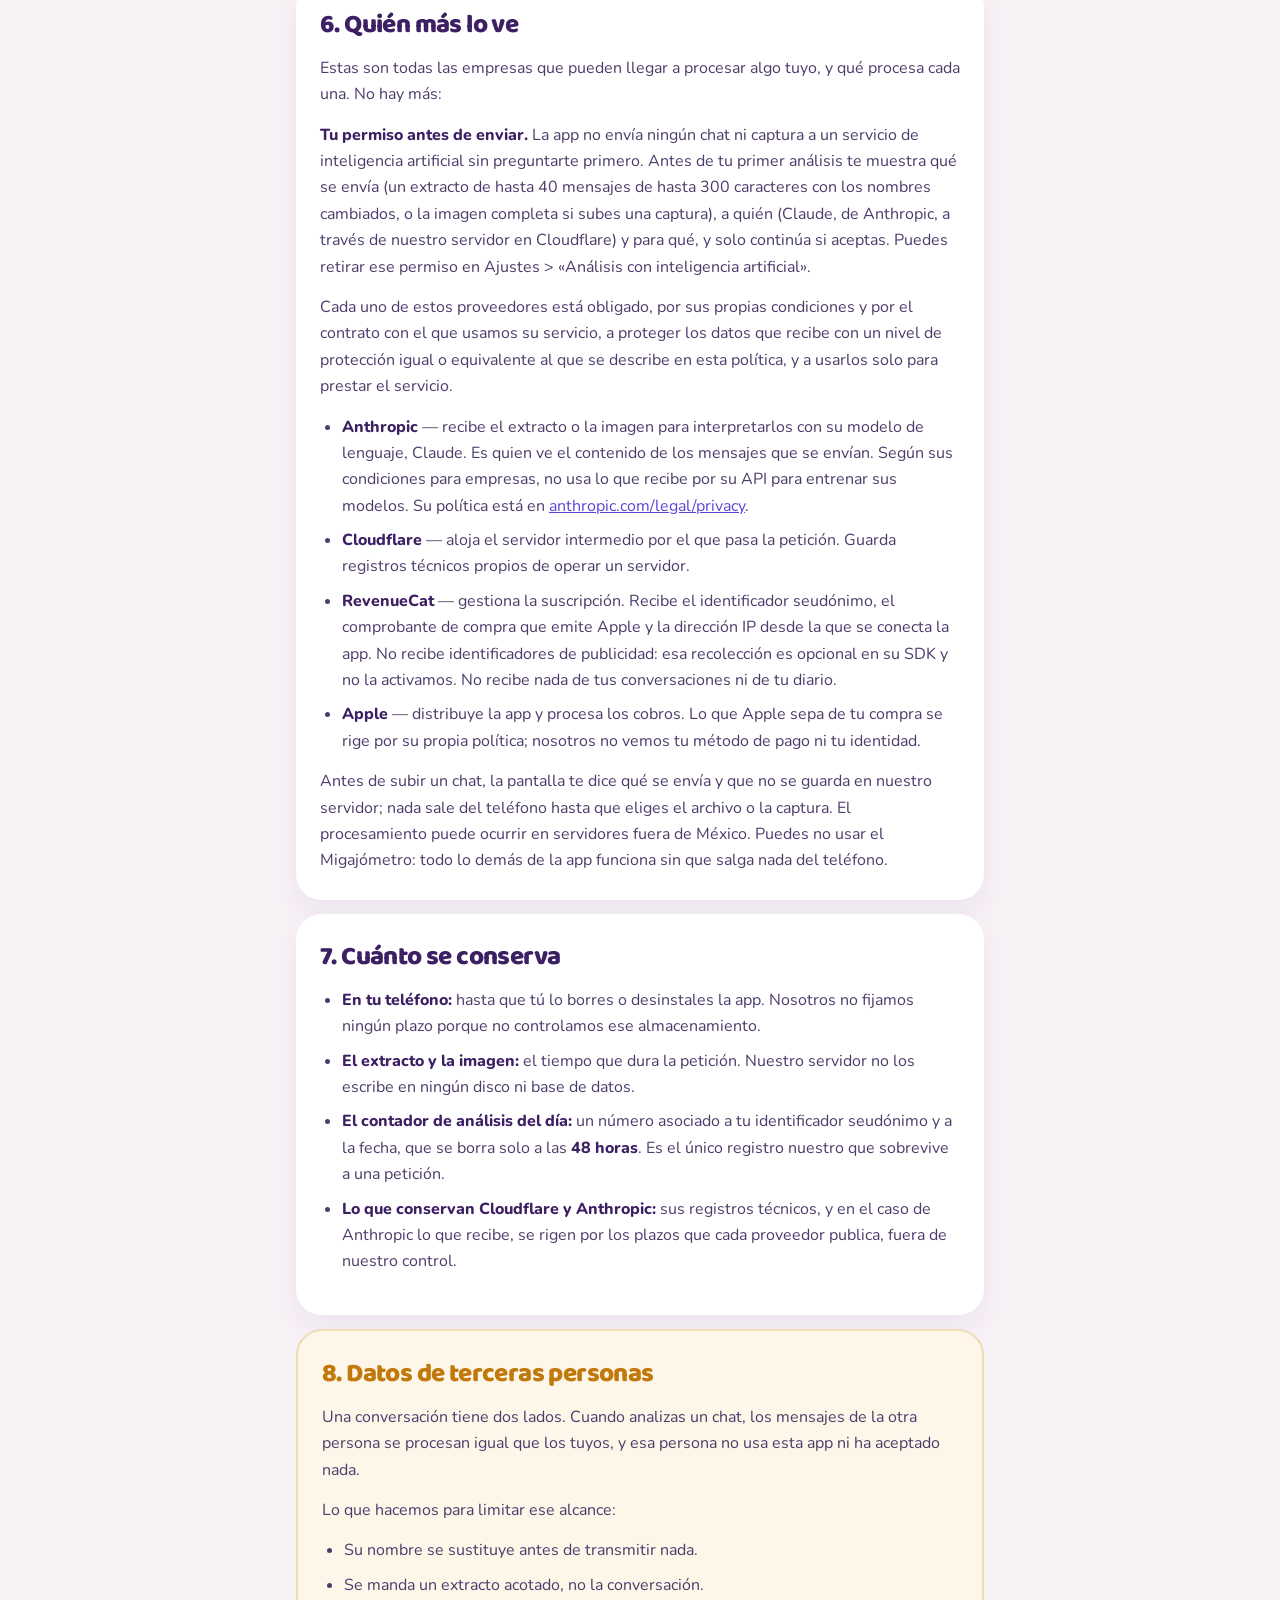
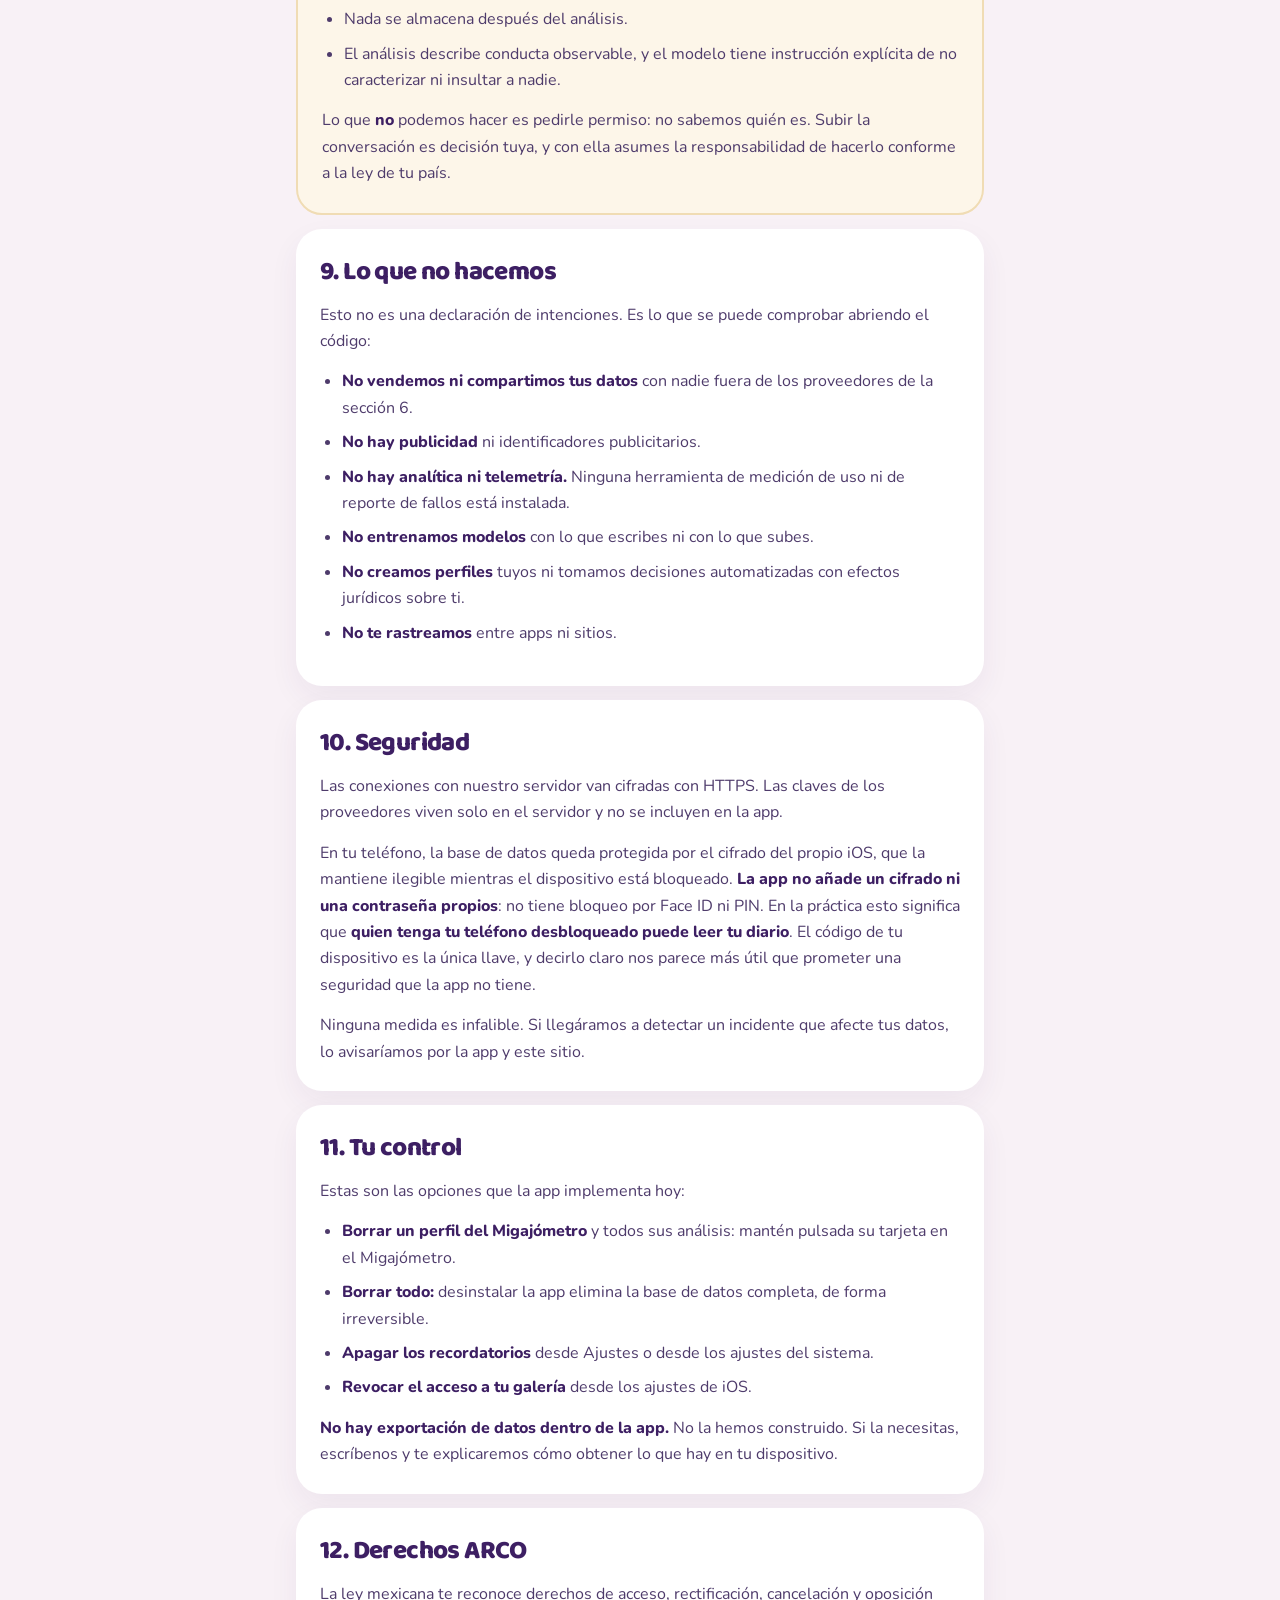
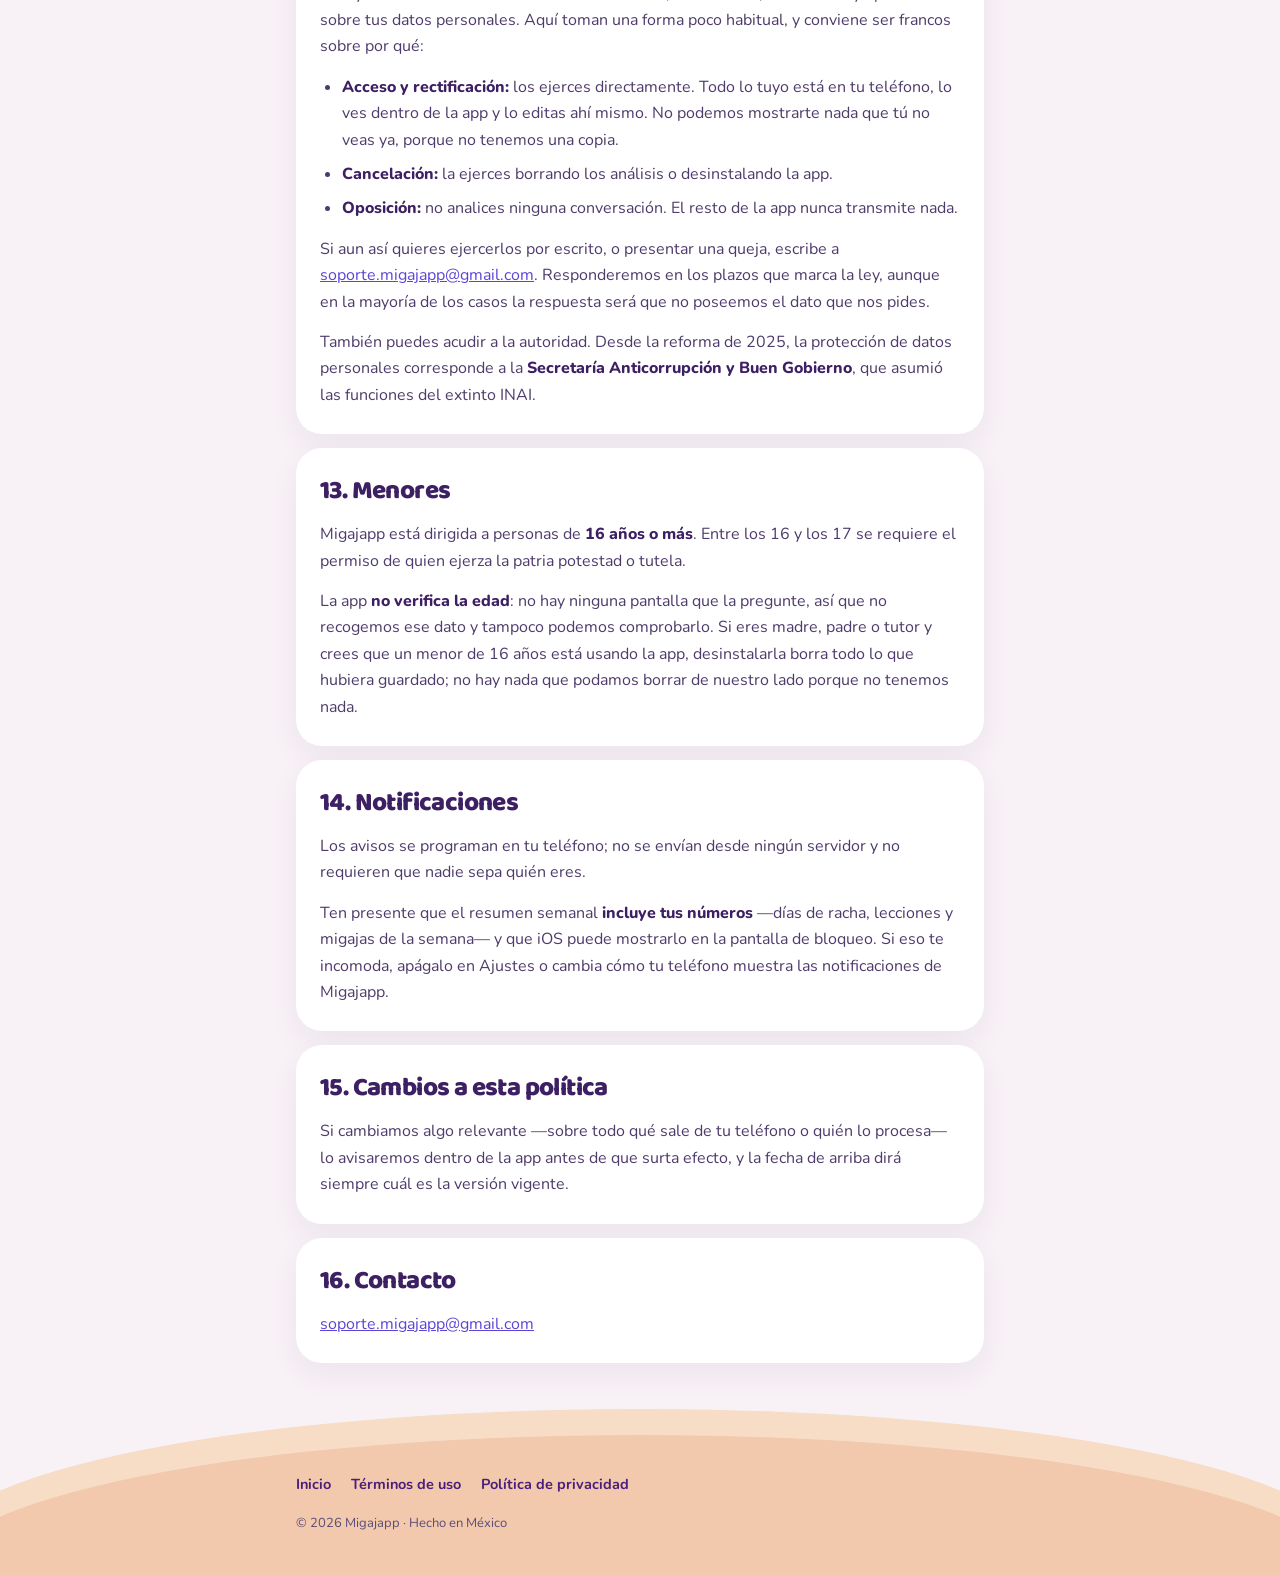
==== commit 76a7afd8: "Privacidad: el permiso dentro de la app antes de enviar a Claude, y la protección equivalente de cad" ====
--- a/privacidad.html
+++ b/privacidad.html
@@ -174,6 +174,22 @@
       Estas son todas las empresas que pueden llegar a procesar algo tuyo, y
       qué procesa cada una. No hay más:
     </p>
+    <p>
+      <strong>Tu permiso antes de enviar.</strong> La app no envía ningún chat
+      ni captura a un servicio de inteligencia artificial sin preguntarte
+      primero. Antes de tu primer análisis te muestra qué se envía (un extracto
+      de hasta 40 mensajes de hasta 300 caracteres con los nombres cambiados, o
+      la imagen completa si subes una captura), a quién (Claude, de Anthropic,
+      a través de nuestro servidor en Cloudflare) y para qué, y solo continúa
+      si aceptas. Puedes retirar ese permiso en Ajustes &gt; «Análisis con
+      inteligencia artificial».
+    </p>
+    <p>
+      Cada uno de estos proveedores está obligado, por sus propias condiciones
+      y por el contrato con el que usamos su servicio, a proteger los datos que
+      recibe con un nivel de protección igual o equivalente al que se describe
+      en esta política, y a usarlos solo para prestar el servicio.
+    </p>
     <ul>
       <li>
         <strong>Anthropic</strong> — recibe el extracto o la imagen para
